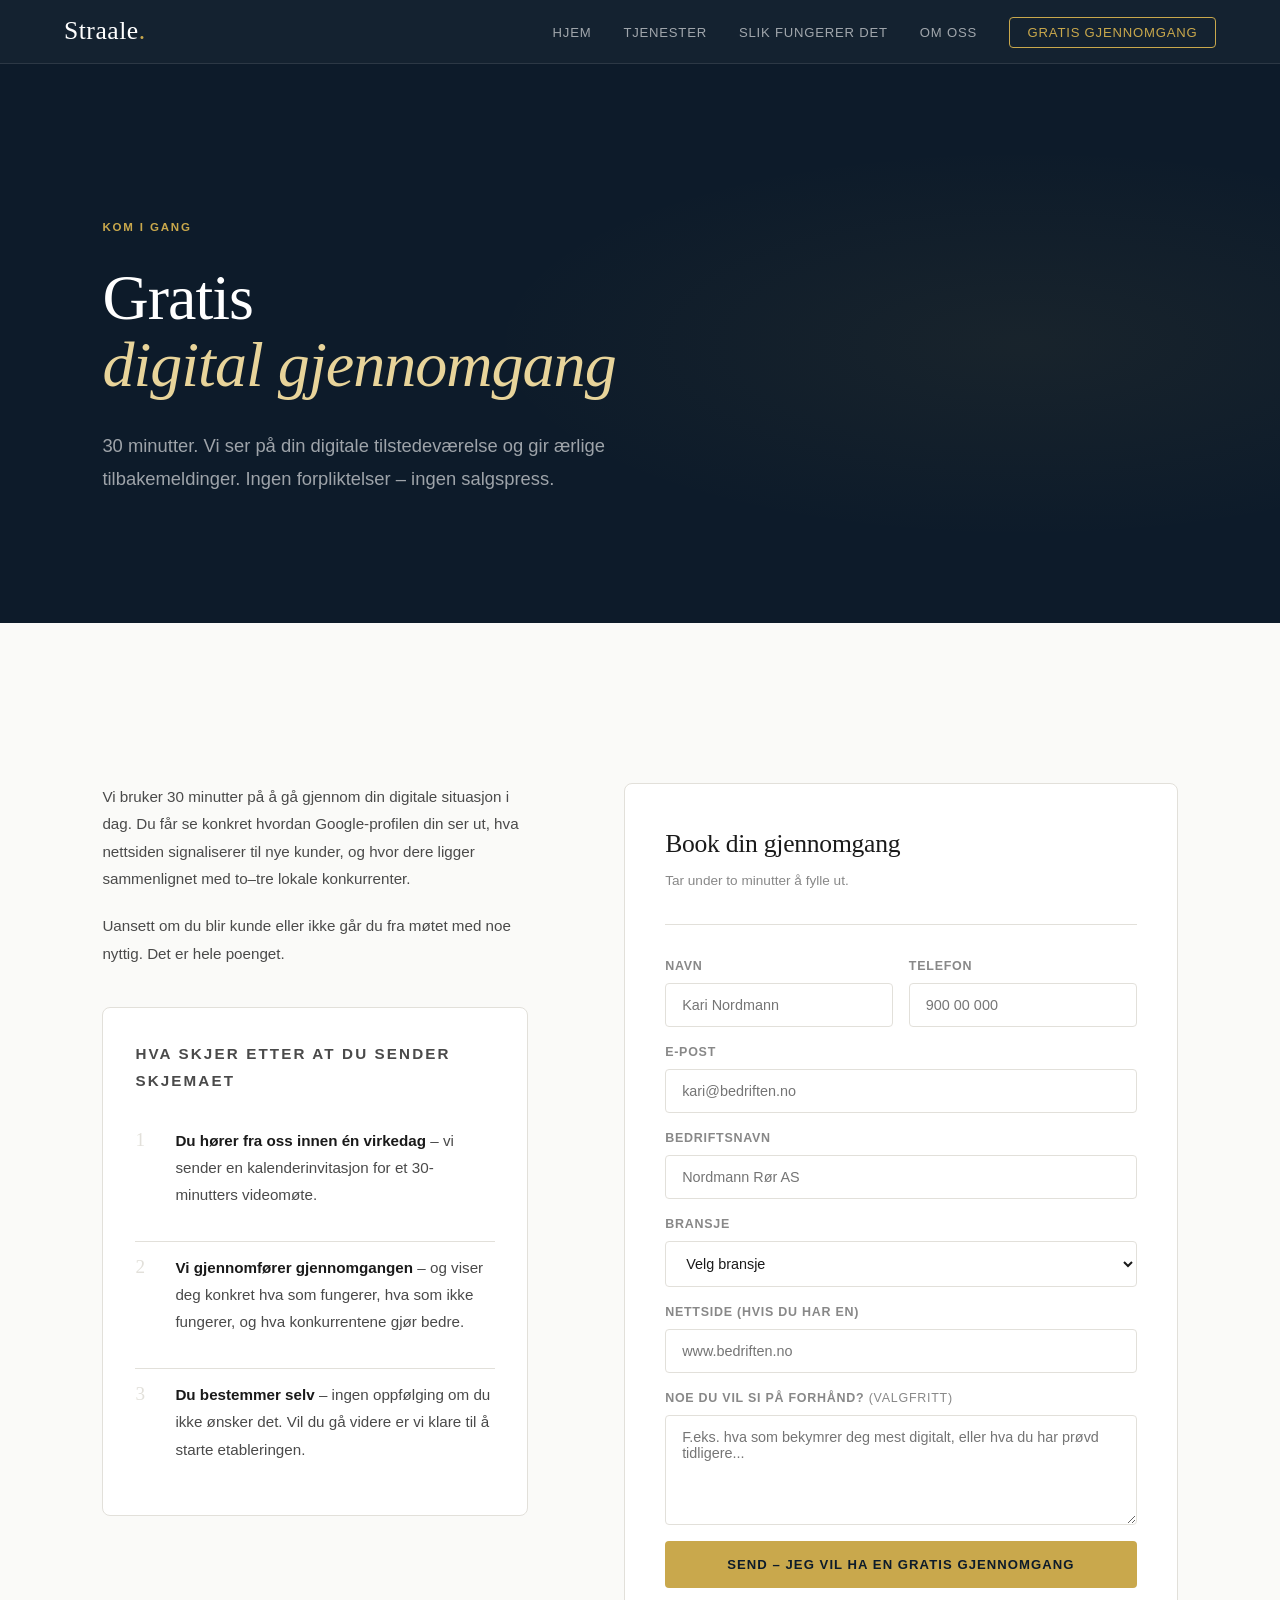
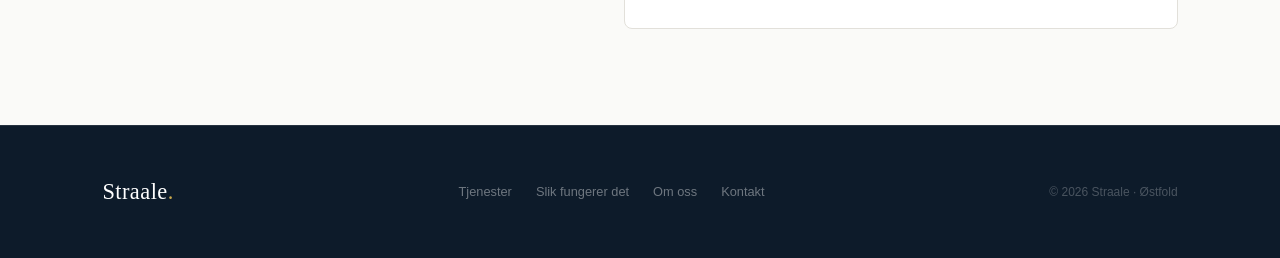
==== kontakt.html @ cacbc125 "Update kontakt.html" ====
<!DOCTYPE html>
<html lang="no">
<head>
  <meta charset="UTF-8" />
  <meta name="viewport" content="width=device-width, initial-scale=1.0" />
  <title>Kontakt – Straale</title>
  <link rel="preconnect" href="https://fonts.googleapis.com" />
  <link rel="preconnect" href="https://fonts.gstatic.com" crossorigin />
  <link rel="stylesheet" href="css/styles.css" />
</head>
<body class="page-body">

  <nav class="site-nav">
    <a class="nav-logo" href="index.html">Straale<span class="dot">.</span></a>
    <ul class="nav-links" id="navLinks">
      <li><a href="index.html">Hjem</a></li>
      <li><a href="tjenester.html">Tjenester</a></li>
      <li><a href="slik-fungerer-det.html">Slik fungerer det</a></li>
      <li><a href="om-oss.html">Om oss</a></li>
      <li><a href="kontakt.html" class="nav-cta active">Gratis gjennomgang</a></li>
    </ul>
    <button class="nav-hamburger" id="hamburger" aria-label="Meny">
      <span></span><span></span><span></span>
    </button>
  </nav>

  <div class="dark-hero" style="padding-bottom: 5rem;">
    <div class="hero-inner">
      <p class="hero-eyebrow">Kom i gang</p>
      <h1 class="hero-title" style="font-size: clamp(2.5rem, 5vw, 4.5rem);">Gratis<br><em>digital gjennomgang</em></h1>
      <p class="hero-sub">30 minutter. Vi ser på din digitale tilstedeværelse og gir ærlige tilbakemeldinger. Ingen forpliktelser – ingen salgspress.</p>
    </div>
  </div>

  <section class="light-section">
    <div class="light-section-inner">
      <div class="contact-layout">
        <div class="contact-left">
          <p>Vi bruker 30 minutter på å gå gjennom din digitale situasjon i dag. Du får se konkret hvordan Google-profilen din ser ut, hva nettsiden signaliserer til nye kunder, og hvor dere ligger sammenlignet med to–tre lokale konkurrenter.</p>
          <p>Uansett om du blir kunde eller ikke går du fra møtet med noe nyttig. Det er hele poenget.</p>

          <div class="what-happens">
            <p class="wh-title">Hva skjer etter at du sender skjemaet</p>
            <div class="wh-step">
              <span class="wh-step-num">1</span>
              <p class="wh-step-text"><strong>Du hører fra oss innen én virkedag</strong> – vi sender en kalenderinvitasjon for et 30-minutters videomøte.</p>
            </div>
            <div class="wh-step">
              <span class="wh-step-num">2</span>
              <p class="wh-step-text"><strong>Vi gjennomfører gjennomgangen</strong> – og viser deg konkret hva som fungerer, hva som ikke fungerer, og hva konkurrentene gjør bedre.</p>
            </div>
            <div class="wh-step">
              <span class="wh-step-num">3</span>
              <p class="wh-step-text"><strong>Du bestemmer selv</strong> – ingen oppfølging om du ikke ønsker det. Vil du gå videre er vi klare til å starte etableringen.</p>
            </div>
          </div>
        </div>

        <div class="form-card">
          <h2 class="form-card-title">Book din gjennomgang</h2>
          <p class="form-card-sub">Tar under to minutter å fylle ut.</p>

          <!-- Skjemaet bruker Netlify Forms. Innsendinger vises i Netlify under Forms,
               og du setter opp e-postvarsel der. Ingen tredjepartskonto trengs. -->
          <form id="contactForm" name="contact" method="POST" data-netlify="true" netlify-honeypot="bot-field" action="/">
            <input type="hidden" name="form-name" value="contact" />
            <p style="display:none">
              <label>Ikke fyll ut dette feltet: <input name="bot-field" /></label>
            </p>
            <div id="formArea">
              <div class="form-row">
                <div class="form-group">
                  <label for="name">Navn</label>
                  <input type="text" id="name" name="navn" placeholder="Kari Nordmann" required />
                </div>
                <div class="form-group">
                  <label for="phone">Telefon</label>
                  <input type="tel" id="phone" name="telefon" placeholder="900 00 000" />
                </div>
              </div>
              <div class="form-group">
                <label for="email">E-post</label>
                <input type="email" id="email" name="epost" placeholder="kari@bedriften.no" required />
              </div>
              <div class="form-group">
                <label for="business">Bedriftsnavn</label>
                <input type="text" id="business" name="bedrift" placeholder="Nordmann Rør AS" required />
              </div>
              <div class="form-group">
                <label for="industry">Bransje</label>
                <select id="industry" name="bransje">
                  <option value="" disabled selected>Velg bransje</option>
                  <option>Rørlegger / VVS</option>
                  <option>Elektriker</option>
                  <option>Bilverksted</option>
                  <option>Tannlege / Klinikk</option>
                  <option>Fysioterapeut / Kiropraktor</option>
                  <option>Dyreklinikk</option>
                  <option>Optiker</option>
                  <option>Regnskapsfører</option>
                  <option>Frisør / Skjønnhet</option>
                  <option>Treningsstudio</option>
                  <option>Annet</option>
                </select>
              </div>
              <div class="form-group">
                <label for="web">Nettside (hvis du har en)</label>
                <input type="text" id="web" name="nettside" placeholder="www.bedriften.no" />
              </div>
              <div class="form-group">
                <label for="msg">Noe du vil si på forhånd? <span style="font-weight:400; color:var(--ink-muted)">(valgfritt)</span></label>
                <textarea id="msg" name="melding" placeholder="F.eks. hva som bekymrer deg mest digitalt, eller hva du har prøvd tidligere..."></textarea>
              </div>
              <button class="btn-submit" type="submit">Send – jeg vil ha en gratis gjennomgang</button>
            </div>
          </form>

          <div class="success-state" id="successState">
            <div class="success-icon">✓</div>
            <h3 class="success-title">Takk, vi tar kontakt!</h3>
            <p class="success-body">Du hører fra oss innen én virkedag med en kalenderinvitasjon for din gratis gjennomgang.</p>
          </div>
        </div>
      </div>
    </div>
  </section>

  <footer class="site-footer">
    <div class="footer-inner">
      <a class="footer-logo" href="index.html">Straale<span class="dot">.</span></a>
      <nav class="footer-links">
        <a href="tjenester.html">Tjenester</a>
        <a href="slik-fungerer-det.html">Slik fungerer det</a>
        <a href="om-oss.html">Om oss</a>
        <a href="kontakt.html">Kontakt</a>
      </nav>
      <p class="footer-copy">© 2026 Straale · Østfold</p>
    </div>
  </footer>
  <script src="js/nav.js"></script>
  <script>
    const form = document.getElementById('contactForm');
    form.addEventListener('submit', async function (e) {
      e.preventDefault();
      const data = new URLSearchParams(new FormData(form));
      try {
        const response = await fetch('/', {
          method: 'POST',
          headers: { 'Content-Type': 'application/x-www-form-urlencoded' },
          body: data.toString()
        });
        if (response.ok) {
          document.getElementById('formArea').style.display = 'none';
          document.getElementById('successState').style.display = 'block';
        } else {
          alert('Noe gikk galt. Prøv igjen, eller ta kontakt direkte på e-post.');
        }
      } catch (error) {
        alert('Noe gikk galt. Prøv igjen, eller ta kontakt direkte på e-post.');
      }
    });
  </script>
</body>
</html>
---- css/styles.css ----
*, *::before, *::after { box-sizing: border-box; margin: 0; padding: 0; }

@import url('https://fonts.googleapis.com/css2?family=Fraunces:opsz,wght@9..144,340;9..144,400;9..144,500&family=Schibsted+Grotesk:wght@400;500;600;700&display=swap');

/* ══════════════════════════════════════════════════════════════
   TILPASNING FOR NY KUNDE
   Dette er stedet du endrer farger og fonter når du bygger en
   nettside for en ny kunde. Resten av filen trenger du normalt
   ikke røre.
   ══════════════════════════════════════════════════════════════ */
:root {
  /* Merkevarefarger — bytt disse fire for ny kunde */
  --brand-dark: #0d1b2a;      /* Hovedfarge, mørk (hero, nav, footer) */
  --brand-dark-soft: #162436; /* Litt lysere variant av hovedfargen */
  --brand-accent: #c9a84c;    /* Aksentfarge (knapper, ikoner, detaljer) */
  --brand-accent-light: #e8d49a; /* Lysere aksent (uthevet tekst i overskrifter) */

  /* Fonter — bytt disse to for ny kunde (må også byttes i @import over) */
  --font-heading: 'Fraunces', serif;
  --font-body: 'Schibsted Grotesk', sans-serif;

  /* Nøytrale farger — disse fungerer som regel med de fleste paletter,
     men kan justeres om ny kundes merkevare krever det */
  --paper: #fafaf8;
  --white: #ffffff;
  --ink: #1a1a1a;
  --ink-soft: #4a4a4a;
  --ink-muted: #888;
  --rule: #e2e0da;
  --rule-dark: rgba(255,255,255,0.1);
  --green: #1a6b3c;
}
/* ══════════════════════ SLUTT PÅ TILPASNING ══════════════════════ */

html { scroll-behavior: smooth; }

body {
  font-family: var(--font-body);
  background: var(--paper);
  color: var(--ink);
  font-size: 16px;
  line-height: 1.6;
  -webkit-font-smoothing: antialiased;
}

/* ─── NAV ─── */
.site-nav {
  position: fixed;
  top: 0; left: 0; right: 0;
  z-index: 200;
  height: 64px;
  display: flex;
  align-items: center;
  justify-content: space-between;
  padding: 0 clamp(1.5rem, 5vw, 4rem);
  background: color-mix(in srgb, var(--brand-dark) 97%, transparent);
  backdrop-filter: blur(12px);
  border-bottom: 1px solid var(--rule-dark);
}

.nav-logo {
  font-family: var(--font-heading);
  font-size: 1.6rem;
  font-weight: 500;
  color: var(--white);
  text-decoration: none;
  letter-spacing: 0.02em;
}
.nav-logo .dot { color: var(--brand-accent); }

.nav-links {
  display: flex;
  align-items: center;
  gap: 2rem;
  list-style: none;
}

.nav-links a {
  font-family: var(--font-body);
  font-size: 0.82rem;
  font-weight: 500;
  letter-spacing: 0.06em;
  text-transform: uppercase;
  color: rgba(255,255,255,0.6);
  text-decoration: none;
  transition: color 0.15s;
}
.nav-links a:hover,
.nav-links a.active { color: var(--white); }

.nav-cta {
  font-size: 0.82rem;
  font-weight: 600;
  letter-spacing: 0.06em;
  text-transform: uppercase;
  color: var(--brand-accent) !important;
  border: 1px solid var(--brand-accent);
  padding: 0.45rem 1.1rem;
  border-radius: 4px;
  transition: background 0.15s, color 0.15s !important;
}
.nav-cta:hover {
  background: var(--brand-accent) !important;
  color: var(--brand-dark) !important;
}

.nav-hamburger {
  display: none;
  flex-direction: column;
  gap: 5px;
  cursor: pointer;
  background: none;
  border: none;
  padding: 4px;
}
.nav-hamburger span {
  display: block;
  width: 22px;
  height: 1.5px;
  background: rgba(255,255,255,0.7);
  border-radius: 2px;
  transition: opacity 0.15s;
}

@media (max-width: 720px) {
  .nav-links { display: none; }
  .nav-hamburger { display: flex; }
  .nav-links.open {
    display: flex;
    flex-direction: column;
    position: fixed;
    top: 64px; left: 0; right: 0;
    background: var(--brand-dark);
    padding: 2rem;
    gap: 1.5rem;
    border-bottom: 1px solid var(--rule-dark);
  }
}

/* ─── PAGE SHELL ─── */
.page-body { padding-top: 64px; }

/* ─── DARK HERO BASE ─── */
.dark-hero {
  background: var(--brand-dark);
  color: var(--white);
  padding: clamp(5rem, 12vw, 10rem) clamp(1.5rem, 8vw, 8rem) clamp(4rem, 8vw, 7rem);
  position: relative;
  overflow: hidden;
}

.dark-hero::before {
  content: '';
  position: absolute;
  inset: 0;
  background: radial-gradient(ellipse 60% 50% at 80% 50%, color-mix(in srgb, var(--brand-accent) 6%, transparent) 0%, transparent 70%);
  pointer-events: none;
}

.hero-inner { max-width: 1100px; margin: 0 auto; position: relative; }

.hero-eyebrow {
  font-family: var(--font-body);
  font-size: 0.72rem;
  font-weight: 600;
  letter-spacing: 0.16em;
  text-transform: uppercase;
  color: var(--brand-accent);
  margin-bottom: 1.75rem;
}

.hero-title {
  font-family: var(--font-heading);
  font-weight: 340;
  font-size: clamp(2.7rem, 6.5vw, 5.5rem);
  line-height: 1.05;
  letter-spacing: -0.015em;
  color: var(--white);
  margin-bottom: 2rem;
}

.hero-title em {
  font-style: italic;
  color: var(--brand-accent-light);
}

.hero-sub {
  font-family: var(--font-body);
  font-size: clamp(1rem, 1.5vw, 1.15rem);
  color: rgba(255,255,255,0.6);
  max-width: 50ch;
  line-height: 1.75;
  margin-bottom: 3rem;
}

.hero-actions { display: flex; gap: 1rem; flex-wrap: wrap; align-items: center; }

.btn-gold {
  background: var(--brand-accent);
  color: var(--brand-dark);
  font-family: var(--font-body);
  font-size: 0.82rem;
  font-weight: 600;
  letter-spacing: 0.08em;
  text-transform: uppercase;
  padding: 0.9rem 2rem;
  border-radius: 4px;
  text-decoration: none;
  transition: opacity 0.15s, transform 0.12s;
  display: inline-block;
  border: none;
}
.btn-gold:hover { opacity: 0.88; transform: translateY(-1px); }

.btn-ghost-light {
  font-family: var(--font-body);
  color: rgba(255,255,255,0.5);
  font-size: 0.85rem;
  text-decoration: none;
  transition: color 0.15s;
}
.btn-ghost-light:hover { color: var(--white); }

/* ─── LIGHT SECTIONS ─── */
.light-section {
  padding: 6rem clamp(1.5rem, 8vw, 8rem);
}
.light-section-inner { max-width: 1100px; margin: 0 auto; }

.section-label {
  font-family: var(--font-body);
  font-size: 0.72rem;
  font-weight: 600;
  letter-spacing: 0.16em;
  text-transform: uppercase;
  color: var(--brand-accent);
  margin-bottom: 1rem;
}

.section-heading {
  font-family: var(--font-heading);
  font-weight: 340;
  font-size: clamp(2rem, 4vw, 3.3rem);
  line-height: 1.15;
  letter-spacing: -0.015em;
  color: var(--ink);
  margin-bottom: 1.25rem;
}

.section-body {
  font-family: var(--font-body);
  font-size: 1rem;
  color: var(--ink-soft);
  max-width: 55ch;
  line-height: 1.75;
}

hr.divider {
  border: none;
  border-top: 1px solid var(--rule);
  margin: 0 clamp(1.5rem, 8vw, 8rem);
}

/* ─── CARDS ─── */
.card {
  background: var(--white);
  border: 1px solid var(--rule);
  border-radius: 8px;
  padding: 2rem;
  transition: box-shadow 0.2s, transform 0.2s;
}
.card:hover {
  box-shadow: 0 8px 32px rgba(13,27,42,0.08);
  transform: translateY(-2px);
}

/* ─── GRID UTILITIES ─── */
.grid-2 { display: grid; grid-template-columns: 1fr 1fr; gap: 1.5rem; }
.grid-3 { display: grid; grid-template-columns: repeat(3,1fr); gap: 1.5rem; }

@media (max-width: 860px) { .grid-3 { grid-template-columns: 1fr 1fr; } }
@media (max-width: 600px) {
  .grid-2, .grid-3 { grid-template-columns: 1fr; }
}

/* ─── BUTTONS ─── */
.btn-primary-dark {
  background: var(--brand-dark);
  color: var(--white);
  font-family: var(--font-body);
  font-size: 0.82rem;
  font-weight: 600;
  letter-spacing: 0.06em;
  text-transform: uppercase;
  padding: 0.875rem 1.75rem;
  border-radius: 4px;
  text-decoration: none;
  display: inline-block;
  transition: background 0.15s, transform 0.12s;
}
.btn-primary-dark:hover { background: var(--brand-dark-soft); transform: translateY(-1px); }

.btn-outline-dark {
  border: 1px solid var(--ink);
  color: var(--ink);
  font-family: var(--font-body);
  font-size: 0.82rem;
  font-weight: 600;
  letter-spacing: 0.06em;
  text-transform: uppercase;
  padding: 0.875rem 1.75rem;
  border-radius: 4px;
  text-decoration: none;
  display: inline-block;
  transition: background 0.15s;
}
.btn-outline-dark:hover { background: rgba(13,27,42,0.05); }

/* ─── CTA BAND ─── */
.cta-band {
  background: var(--brand-dark);
  padding: 5rem clamp(1.5rem, 8vw, 8rem);
}
.cta-band-inner {
  max-width: 1100px;
  margin: 0 auto;
  display: flex;
  align-items: center;
  justify-content: space-between;
  gap: 2rem;
  flex-wrap: wrap;
}
.cta-band h2 {
  font-family: var(--font-heading);
  font-weight: 340;
  font-size: clamp(1.8rem, 3.5vw, 2.8rem);
  color: var(--white);
  letter-spacing: -0.015em;
  line-height: 1.2;
  margin-bottom: 0.5rem;
}
.cta-band p { font-family: var(--font-body); color: rgba(255,255,255,0.5); font-size: 0.95rem; }

/* ─── FOOTER ─── */
.site-footer {
  background: var(--brand-dark);
  border-top: 1px solid var(--rule-dark);
  padding: 3rem clamp(1.5rem, 8vw, 8rem);
}
.footer-inner {
  max-width: 1100px;
  margin: 0 auto;
  display: flex;
  align-items: center;
  justify-content: space-between;
  flex-wrap: wrap;
  gap: 1.5rem;
}
.footer-logo {
  font-family: var(--font-heading);
  font-size: 1.4rem;
  font-weight: 500;
  color: var(--white);
  text-decoration: none;
  letter-spacing: 0.02em;
}
.footer-logo .dot { color: var(--brand-accent); }
.footer-links { display: flex; gap: 1.5rem; flex-wrap: wrap; }
.footer-links a {
  font-family: var(--font-body);
  font-size: 0.8rem;
  color: rgba(255,255,255,0.4);
  text-decoration: none;
  transition: color 0.15s;
}
.footer-links a:hover { color: rgba(255,255,255,0.8); }
.footer-copy { font-family: var(--font-body); font-size: 0.75rem; color: rgba(255,255,255,0.25); }

/* ─── FORM ─── */
.form-group { display: flex; flex-direction: column; gap: 0.4rem; margin-bottom: 1rem; }
.form-group label { font-family: var(--font-body); font-size: 0.78rem; font-weight: 600; letter-spacing: 0.06em; text-transform: uppercase; color: var(--ink-muted); }
.form-group input,
.form-group select,
.form-group textarea {
  background: var(--white);
  border: 1px solid var(--rule);
  border-radius: 4px;
  padding: 0.8rem 1rem;
  font-size: 0.9rem;
  color: var(--ink);
  font-family: var(--font-body);
  outline: none;
  transition: border-color 0.15s, box-shadow 0.15s;
}
.form-group input:focus,
.form-group select:focus,
.form-group textarea:focus {
  border-color: var(--brand-accent);
  box-shadow: 0 0 0 3px color-mix(in srgb, var(--brand-accent) 12%, transparent);
}
.form-group textarea { resize: vertical; min-height: 110px; }
.form-row { display: grid; grid-template-columns: 1fr 1fr; gap: 1rem; }
@media (max-width: 500px) { .form-row { grid-template-columns: 1fr; } }

.btn-submit {
  background: var(--brand-accent);
  color: var(--brand-dark);
  border: none;
  border-radius: 4px;
  padding: 1rem 2rem;
  font-family: var(--font-body);
  font-size: 0.82rem;
  font-weight: 600;
  letter-spacing: 0.08em;
  text-transform: uppercase;
  cursor: pointer;
  transition: opacity 0.15s, transform 0.12s;
  width: 100%;
}
.btn-submit:hover { opacity: 0.88; transform: translateY(-1px); }

/* ─── STAT ROW ─── */
.stat-row {
  display: flex;
  gap: 3rem;
  flex-wrap: wrap;
  padding-top: 3rem;
  margin-top: 3rem;
  border-top: 1px solid var(--rule-dark);
}
.stat-num {
  font-family: var(--font-heading);
  font-size: 3rem;
  font-weight: 340;
  color: var(--white);
  line-height: 1;
  letter-spacing: -0.02em;
}
.stat-label { font-family: var(--font-body); font-size: 0.78rem; color: rgba(255,255,255,0.4); margin-top: 0.3rem; letter-spacing: 0.04em; }

/* ─── CHECK LIST ─── */
.check-list { list-style: none; display: flex; flex-direction: column; gap: 0.75rem; }
.check-list li { font-family: var(--font-body); display: flex; gap: 0.75rem; font-size: 0.9rem; color: var(--ink-soft); align-items: flex-start; }
.check-list li::before { content: '✓'; color: var(--green); font-weight: 700; flex-shrink: 0; margin-top: 1px; }

/* ═══ SIDE-SPESIFIKKE STILER ═══ */

/* Hjem: services strip */
.services-strip {
  display: grid;
  grid-template-columns: repeat(4, 1fr);
  border-top: 1px solid var(--rule-dark);
  margin-top: 4rem;
}
@media (max-width: 760px) { .services-strip { grid-template-columns: 1fr 1fr; } }
@media (max-width: 440px) { .services-strip { grid-template-columns: 1fr; } }

.strip-item {
  padding: 1.75rem 0;
  border-right: 1px solid var(--rule-dark);
  padding-right: 1.5rem;
  margin-right: 1.5rem;
}
.strip-item:last-child { border-right: none; }
.strip-item .strip-icon { font-size: 1.1rem; margin-bottom: 0.6rem; opacity: 0.7; }
.strip-item h3 { font-family: var(--font-body); font-size: 0.78rem; font-weight: 600; letter-spacing: 0.06em; text-transform: uppercase; color: rgba(255,255,255,0.5); margin-bottom: 0.3rem; }
.strip-item p { font-family: var(--font-body); font-size: 0.8rem; color: rgba(255,255,255,0.3); line-height: 1.5; }

.home-hero { min-height: 92vh; display: flex; flex-direction: column; justify-content: flex-end; }

.promise-grid {
  display: grid;
  grid-template-columns: 1fr 1fr;
  gap: 4rem;
  align-items: center;
  margin-top: 3rem;
}
@media (max-width: 700px) { .promise-grid { grid-template-columns: 1fr; gap: 2rem; } }

.promise-text p { font-family: var(--font-body); font-size: 1.05rem; color: var(--ink-soft); line-height: 1.8; margin-bottom: 1.5rem; }

.promise-visual {
  background: var(--brand-dark);
  border-radius: 8px;
  padding: 3rem 2.5rem;
  color: var(--white);
}
.promise-visual .pv-label {
  font-family: var(--font-body);
  font-size: 0.7rem;
  font-weight: 600;
  letter-spacing: 0.14em;
  text-transform: uppercase;
  color: var(--brand-accent);
  margin-bottom: 1.5rem;
}
.pv-row {
  display: flex;
  justify-content: space-between;
  align-items: baseline;
  padding: 0.9rem 0;
  border-bottom: 1px solid var(--rule-dark);
  font-family: var(--font-body);
  font-size: 0.9rem;
}
.pv-row:last-child { border-bottom: none; }
.pv-row .pv-item { color: rgba(255,255,255,0.55); }
.pv-row .pv-check { color: var(--brand-accent); font-weight: 600; }

.industries { background: var(--white); padding: 5rem clamp(1.5rem, 8vw, 8rem); }
.industries-inner { max-width: 1100px; margin: 0 auto; }
.industry-tags { display: flex; flex-wrap: wrap; gap: 0.75rem; margin-top: 2.5rem; }
.tag {
  font-family: var(--font-body);
  border: 1px solid var(--rule);
  border-radius: 100px;
  padding: 0.5rem 1.25rem;
  font-size: 0.85rem;
  color: var(--ink-soft);
  background: var(--paper);
  transition: border-color 0.15s, color 0.15s;
}
.tag:hover { border-color: var(--brand-accent); color: var(--ink); }

.price-preview { display: grid; grid-template-columns: 1fr 1fr; gap: 1.5rem; margin-top: 3rem; }
@media (max-width: 600px) { .price-preview { grid-template-columns: 1fr; } }

.price-card-sm { border: 1px solid var(--rule); border-radius: 8px; padding: 2rem; background: var(--white); }
.price-card-sm.gold-border { border-color: var(--brand-accent); }

.pc-label { font-family: var(--font-body); font-size: 0.7rem; font-weight: 600; letter-spacing: 0.12em; text-transform: uppercase; color: var(--ink-muted); margin-bottom: 0.75rem; }
.pc-amount {
  font-family: var(--font-heading);
  font-size: 2.8rem;
  font-weight: 340;
  color: var(--ink);
  letter-spacing: -0.02em;
  line-height: 1;
  margin-bottom: 0.3rem;
}
.pc-amount sub { font-size: 1rem; font-family: var(--font-body); font-weight: 400; color: var(--ink-muted); }
.pc-desc { font-family: var(--font-body); font-size: 0.82rem; color: var(--ink-muted); margin-bottom: 1.25rem; padding-bottom: 1.25rem; border-bottom: 1px solid var(--rule); }
.pc-link { font-family: var(--font-body); font-size: 0.82rem; font-weight: 600; color: var(--brand-dark); text-decoration: none; letter-spacing: 0.04em; }
.pc-link:hover { text-decoration: underline; }

/* Tjenester */
.page-hero { padding: clamp(5rem, 10vw, 8rem) clamp(1.5rem, 8vw, 8rem) 4rem; background: var(--brand-dark); }
.page-hero-inner { max-width: 1100px; margin: 0 auto; }

.service-block {
  display: grid;
  grid-template-columns: 1fr 1.6fr;
  gap: 4rem;
  align-items: start;
  padding: 5rem 0;
  border-bottom: 1px solid var(--rule);
}
.service-block:last-child { border-bottom: none; }
@media (max-width: 700px) { .service-block { grid-template-columns: 1fr; gap: 2rem; padding: 3rem 0; } }

.sb-icon { font-size: 2rem; margin-bottom: 1rem; }
.sb-tag { font-family: var(--font-body); font-size: 0.7rem; font-weight: 600; letter-spacing: 0.12em; text-transform: uppercase; color: var(--brand-accent); margin-bottom: 0.75rem; }
.sb-title {
  font-family: var(--font-heading);
  font-weight: 340;
  font-size: 2rem;
  letter-spacing: -0.015em;
  line-height: 1.15;
  color: var(--ink);
  margin-bottom: 0.75rem;
}
.sb-why { font-family: var(--font-body); font-size: 0.82rem; color: var(--ink-muted); font-style: italic; line-height: 1.5; }

.sb-content p { font-family: var(--font-body); font-size: 0.95rem; color: var(--ink-soft); line-height: 1.75; margin-bottom: 1.5rem; }
.sb-content h4 { font-family: var(--font-body); font-size: 0.78rem; font-weight: 600; letter-spacing: 0.08em; text-transform: uppercase; color: var(--ink-muted); margin-bottom: 0.75rem; }

.pricing-full { background: var(--brand-dark); border-radius: 8px; padding: 3rem; margin-top: 2rem; }
.pf-title { font-family: var(--font-body); font-size: 0.7rem; font-weight: 600; letter-spacing: 0.14em; text-transform: uppercase; color: var(--brand-accent); margin-bottom: 2rem; }
.pf-row { display: flex; justify-content: space-between; align-items: flex-start; padding: 1rem 0; border-bottom: 1px solid var(--rule-dark); gap: 1rem; }
.pf-row:last-child { border-bottom: none; padding-bottom: 0; }
.pf-name { font-family: var(--font-body); font-size: 0.9rem; color: rgba(255,255,255,0.75); flex: 1; }
.pf-included { font-family: var(--font-body); font-size: 0.85rem; color: var(--brand-accent); font-weight: 600; white-space: nowrap; }

.addon-box { border: 1px solid var(--rule); border-radius: 8px; padding: 2rem; background: var(--white); margin-top: 3rem; }
.addon-box h3 { font-family: var(--font-heading); font-size: 1.5rem; font-weight: 340; margin-bottom: 0.5rem; letter-spacing: -0.01em; }
.addon-box .addon-price { font-family: var(--font-body); font-size: 1.1rem; font-weight: 600; color: var(--ink); margin-bottom: 0.5rem; }
.addon-box p { font-family: var(--font-body); font-size: 0.875rem; color: var(--ink-soft); line-height: 1.65; }

/* Slik fungerer det */
.timeline { position: relative; margin-top: 4rem; padding-left: 2.5rem; border-left: 1px solid var(--rule); }
.tl-item { position: relative; padding-bottom: 3.5rem; }
.tl-item:last-child { padding-bottom: 0; }
.tl-dot { position: absolute; left: -2.5rem; top: 0; width: 10px; height: 10px; border-radius: 50%; background: var(--brand-accent); transform: translateX(-4.5px); margin-top: 6px; }
.tl-meta { font-family: var(--font-body); font-size: 0.72rem; font-weight: 600; letter-spacing: 0.12em; text-transform: uppercase; color: var(--brand-accent); margin-bottom: 0.5rem; }
.tl-title { font-family: var(--font-heading); font-size: 1.6rem; font-weight: 340; letter-spacing: -0.015em; color: var(--ink); margin-bottom: 0.75rem; }
.tl-body { font-family: var(--font-body); font-size: 0.9rem; color: var(--ink-soft); line-height: 1.75; max-width: 55ch; }

.two-col { display: grid; grid-template-columns: 1fr 1fr; gap: 5rem; align-items: start; }
@media (max-width: 720px) { .two-col { grid-template-columns: 1fr; gap: 2.5rem; } }

.rhythm-grid { display: grid; grid-template-columns: repeat(2, 1fr); gap: 1.25rem; margin-top: 3rem; }
@media (max-width: 560px) { .rhythm-grid { grid-template-columns: 1fr; } }

.rhythm-card { background: var(--white); border: 1px solid var(--rule); border-radius: 8px; padding: 1.75rem; }
.rc-freq { font-family: var(--font-body); font-size: 0.68rem; font-weight: 700; letter-spacing: 0.14em; text-transform: uppercase; color: var(--brand-accent); margin-bottom: 0.5rem; }
.rc-title { font-family: var(--font-body); font-size: 0.95rem; font-weight: 600; color: var(--ink); margin-bottom: 0.5rem; }
.rc-body { font-family: var(--font-body); font-size: 0.82rem; color: var(--ink-soft); line-height: 1.6; }

.faq-list { margin-top: 3rem; }
.faq-item { border-bottom: 1px solid var(--rule); padding: 1.5rem 0; }
.faq-q {
  font-family: var(--font-body);
  font-size: 0.95rem;
  font-weight: 600;
  color: var(--ink);
  cursor: pointer;
  display: flex;
  justify-content: space-between;
  align-items: center;
  gap: 1rem;
  user-select: none;
}
.faq-q .faq-icon { color: var(--brand-accent); font-size: 1.2rem; flex-shrink: 0; transition: transform 0.2s; }
.faq-item.open .faq-icon { transform: rotate(45deg); }
.faq-a {
  font-family: var(--font-body);
  font-size: 0.88rem;
  color: var(--ink-soft);
  line-height: 1.75;
  max-height: 0;
  overflow: hidden;
  transition: max-height 0.3s ease, padding 0.2s;
}
.faq-item.open .faq-a { max-height: 300px; padding-top: 1rem; }

/* Om oss */
.about-intro { display: grid; grid-template-columns: 1.1fr 1fr; gap: 5rem; align-items: start; margin-top: 3rem; }
@media (max-width: 720px) { .about-intro { grid-template-columns: 1fr; gap: 2.5rem; } }

.about-text p { font-family: var(--font-body); font-size: 1.05rem; color: var(--ink-soft); line-height: 1.85; margin-bottom: 1.5rem; }
.about-text p strong { color: var(--ink); font-weight: 600; }

.profile-card {
  background: var(--brand-dark);
  border-radius: 8px;
  padding: 2.5rem;
  position: sticky;
  top: 88px;
  color: var(--white);
}
.profile-avatar {
  width: 72px;
  height: 72px;
  border-radius: 50%;
  background: linear-gradient(135deg, var(--brand-dark-soft) 0%, var(--brand-dark) 100%);
  border: 2px solid color-mix(in srgb, var(--brand-accent) 40%, transparent);
  display: flex;
  align-items: center;
  justify-content: center;
  font-family: var(--font-heading);
  font-size: 1.8rem;
  color: var(--brand-accent-light);
  margin-bottom: 1.25rem;
  font-weight: 400;
}
.profile-name {
  font-family: var(--font-heading);
  font-size: 1.5rem;
  font-weight: 340;
  color: var(--white);
  letter-spacing: -0.01em;
  margin-bottom: 0.25rem;
}
.profile-role {
  font-family: var(--font-body);
  font-size: 0.75rem;
  font-weight: 600;
  letter-spacing: 0.1em;
  text-transform: uppercase;
  color: var(--brand-accent);
  margin-bottom: 1.5rem;
}
.profile-bio {
  font-family: var(--font-body);
  font-size: 0.875rem;
  color: rgba(255,255,255,0.55);
  line-height: 1.7;
  margin-bottom: 1.75rem;
  padding-bottom: 1.75rem;
  border-bottom: 1px solid var(--rule-dark);
}
.profile-tags { display: flex; flex-wrap: wrap; gap: 0.5rem; }
.profile-tag {
  font-family: var(--font-body);
  font-size: 0.72rem;
  font-weight: 600;
  letter-spacing: 0.06em;
  border: 1px solid color-mix(in srgb, var(--brand-accent) 30%, transparent);
  color: color-mix(in srgb, var(--brand-accent) 80%, white);
  padding: 0.3rem 0.75rem;
  border-radius: 100px;
}

.values-grid { display: grid; grid-template-columns: repeat(3, 1fr); gap: 1.5rem; margin-top: 3rem; }
@media (max-width: 760px) { .values-grid { grid-template-columns: 1fr 1fr; } }
@media (max-width: 500px) { .values-grid { grid-template-columns: 1fr; } }

.value-card { border: 1px solid var(--rule); border-radius: 8px; padding: 1.75rem; background: var(--white); }
.value-num { font-family: var(--font-heading); font-size: 2.5rem; font-weight: 340; color: var(--rule); line-height: 1; margin-bottom: 0.75rem; }
.value-title { font-family: var(--font-body); font-size: 0.9rem; font-weight: 600; color: var(--ink); margin-bottom: 0.5rem; }
.value-body { font-family: var(--font-body); font-size: 0.82rem; color: var(--ink-soft); line-height: 1.65; }

/* Kontakt */
.contact-layout { display: grid; grid-template-columns: 1fr 1.3fr; gap: 6rem; align-items: start; margin-top: 4rem; }
@media (max-width: 760px) { .contact-layout { grid-template-columns: 1fr; gap: 3rem; } }

.contact-left p { font-family: var(--font-body); font-size: 0.95rem; color: var(--ink-soft); line-height: 1.8; margin-bottom: 1.25rem; }

.what-happens { background: var(--white); border: 1px solid var(--rule); border-radius: 8px; padding: 2rem; margin-top: 2.5rem; }
.wh-title { font-family: var(--font-body); font-size: 0.7rem; font-weight: 700; letter-spacing: 0.14em; text-transform: uppercase; color: var(--brand-accent); margin-bottom: 1.25rem; }
.wh-step { display: flex; gap: 1rem; padding: 0.75rem 0; border-bottom: 1px solid var(--rule); align-items: flex-start; }
.wh-step:last-child { border-bottom: none; padding-bottom: 0; }
.wh-step-num { font-family: var(--font-heading); font-size: 1.2rem; color: var(--rule); min-width: 1.5rem; line-height: 1.2; margin-top: 1px; }
.wh-step-text { font-family: var(--font-body); font-size: 0.85rem; color: var(--ink-soft); line-height: 1.6; }
.wh-step-text strong { color: var(--ink); font-weight: 600; }

.form-card { background: var(--white); border: 1px solid var(--rule); border-radius: 8px; padding: 2.5rem; }
.form-card-title { font-family: var(--font-heading); font-size: 1.6rem; font-weight: 340; letter-spacing: -0.01em; color: var(--ink); margin-bottom: 0.35rem; }
.form-card-sub { font-family: var(--font-body); font-size: 0.85rem; color: var(--ink-muted); margin-bottom: 2rem; padding-bottom: 2rem; border-bottom: 1px solid var(--rule); }

.success-state { display: none; text-align: center; padding: 2rem 0; }
.success-icon { font-size: 3rem; margin-bottom: 1rem; }
.success-title { font-family: var(--font-heading); font-size: 1.8rem; font-weight: 340; color: var(--ink); margin-bottom: 0.5rem; }
.success-body { font-family: var(--font-body); font-size: 0.9rem; color: var(--ink-soft); line-height: 1.7; }

@media (prefers-reduced-motion: reduce) {
  *, *::before, *::after { transition: none !important; animation: none !important; }
}
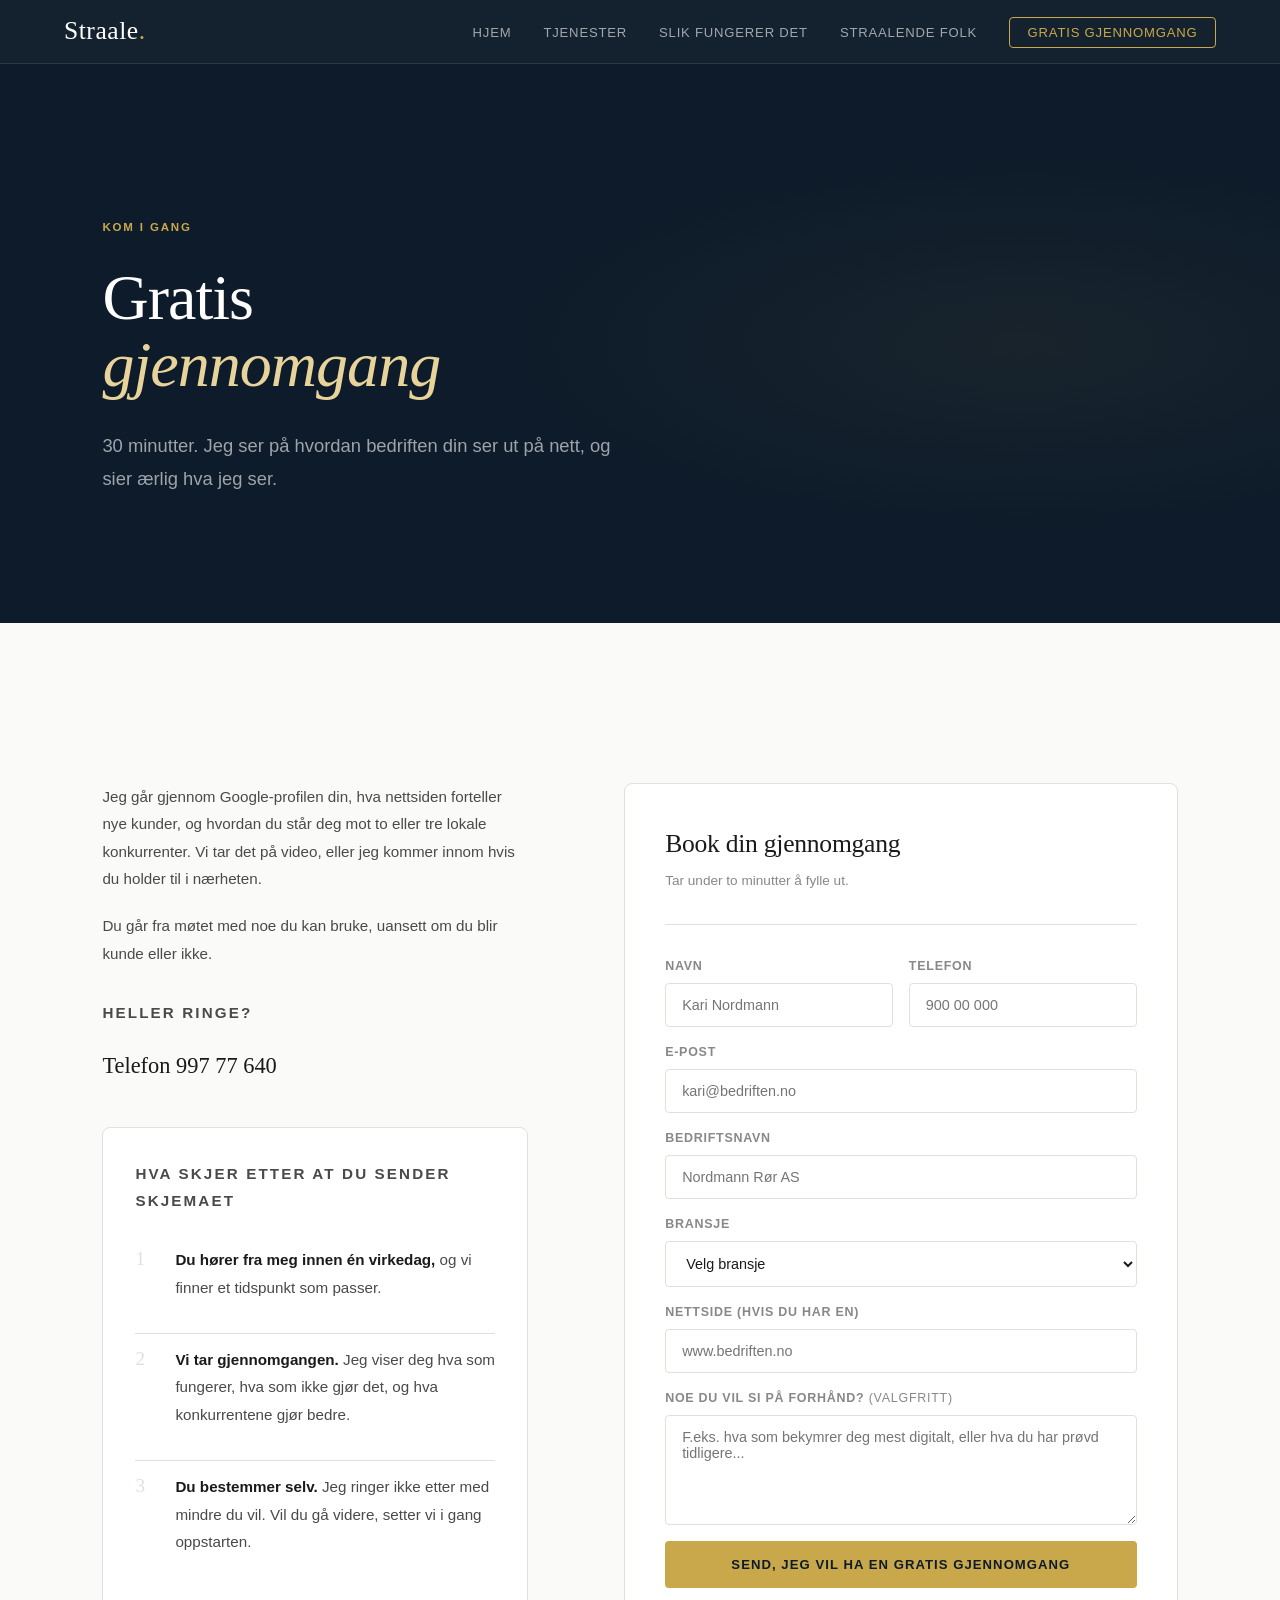
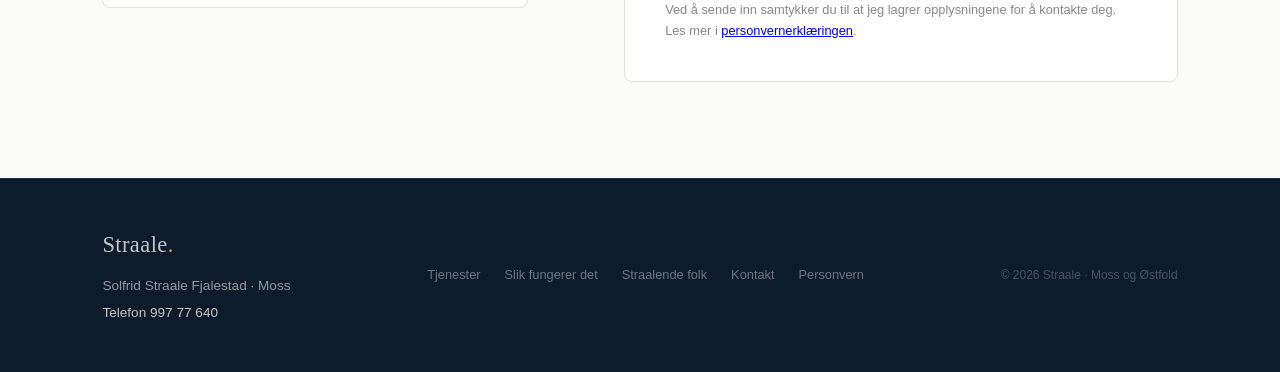
==== commit 72c2cf80: "Ny tekst på hele nettsiden - Jeg-form, ingen tankestreker, klisjeer fjernet - Priser og pakker tatt " ====
--- a/kontakt.html
+++ b/kontakt.html
@@ -3,7 +3,8 @@
 <head>
   <meta charset="UTF-8" />
   <meta name="viewport" content="width=device-width, initial-scale=1.0" />
-  <title>Kontakt – Straale</title>
+  <title>Gratis gjennomgang | Straale</title>
+  <meta name="description" content="30 minutter der jeg ser på Google-profilen, nettsiden og sosiale medier dine, og sier ærlig hva jeg ser. På video, eller jeg kommer innom." />
   <link rel="preconnect" href="https://fonts.googleapis.com" />
   <link rel="preconnect" href="https://fonts.gstatic.com" crossorigin />
   <link rel="stylesheet" href="css/styles.css" />
@@ -16,7 +17,7 @@
       <li><a href="index.html">Hjem</a></li>
       <li><a href="tjenester.html">Tjenester</a></li>
       <li><a href="slik-fungerer-det.html">Slik fungerer det</a></li>
-      <li><a href="om-oss.html">Om oss</a></li>
+      <li><a href="straalende-folk.html">Straalende folk</a></li>
       <li><a href="kontakt.html" class="nav-cta active">Gratis gjennomgang</a></li>
     </ul>
     <button class="nav-hamburger" id="hamburger" aria-label="Meny">
@@ -27,8 +28,8 @@
   <div class="dark-hero" style="padding-bottom: 5rem;">
     <div class="hero-inner">
       <p class="hero-eyebrow">Kom i gang</p>
-      <h1 class="hero-title" style="font-size: clamp(2.5rem, 5vw, 4.5rem);">Gratis<br><em>digital gjennomgang</em></h1>
-      <p class="hero-sub">30 minutter. Vi ser på din digitale tilstedeværelse og gir ærlige tilbakemeldinger. Ingen forpliktelser – ingen salgspress.</p>
+      <h1 class="hero-title" style="font-size: clamp(2.5rem, 5vw, 4.5rem);">Gratis<br><em>gjennomgang</em></h1>
+      <p class="hero-sub">30 minutter. Jeg ser på hvordan bedriften din ser ut på nett, og sier ærlig hva jeg ser.</p>
     </div>
   </div>
 
@@ -36,22 +37,28 @@
     <div class="light-section-inner">
       <div class="contact-layout">
         <div class="contact-left">
-          <p>Vi bruker 30 minutter på å gå gjennom din digitale situasjon i dag. Du får se konkret hvordan Google-profilen din ser ut, hva nettsiden signaliserer til nye kunder, og hvor dere ligger sammenlignet med to–tre lokale konkurrenter.</p>
-          <p>Uansett om du blir kunde eller ikke går du fra møtet med noe nyttig. Det er hele poenget.</p>
+          <p>Jeg går gjennom Google-profilen din, hva nettsiden forteller nye kunder, og hvordan du står deg mot to eller tre lokale konkurrenter. Vi tar det på video, eller jeg kommer innom hvis du holder til i nærheten.</p>
+          <p>Du går fra møtet med noe du kan bruke, uansett om du blir kunde eller ikke.</p>
+
+          <div class="contact-direct">
+            <p class="wh-title">Heller ringe?</p>
+            <p><a href="tel:+4799777640">Telefon 997 77 640</a></p>
+            <!-- Straale-e-post legges inn her når den er satt opp -->
+          </div>
 
           <div class="what-happens">
             <p class="wh-title">Hva skjer etter at du sender skjemaet</p>
             <div class="wh-step">
               <span class="wh-step-num">1</span>
-              <p class="wh-step-text"><strong>Du hører fra oss innen én virkedag</strong> – vi sender en kalenderinvitasjon for et 30-minutters videomøte.</p>
+              <p class="wh-step-text"><strong>Du hører fra meg innen én virkedag,</strong> og vi finner et tidspunkt som passer.</p>
             </div>
             <div class="wh-step">
               <span class="wh-step-num">2</span>
-              <p class="wh-step-text"><strong>Vi gjennomfører gjennomgangen</strong> – og viser deg konkret hva som fungerer, hva som ikke fungerer, og hva konkurrentene gjør bedre.</p>
+              <p class="wh-step-text"><strong>Vi tar gjennomgangen.</strong> Jeg viser deg hva som fungerer, hva som ikke gjør det, og hva konkurrentene gjør bedre.</p>
             </div>
             <div class="wh-step">
               <span class="wh-step-num">3</span>
-              <p class="wh-step-text"><strong>Du bestemmer selv</strong> – ingen oppfølging om du ikke ønsker det. Vil du gå videre er vi klare til å starte etableringen.</p>
+              <p class="wh-step-text"><strong>Du bestemmer selv.</strong> Jeg ringer ikke etter med mindre du vil. Vil du gå videre, setter vi i gang oppstarten.</p>
             </div>
           </div>
         </div>
@@ -111,14 +118,15 @@
                 <label for="msg">Noe du vil si på forhånd? <span style="font-weight:400; color:var(--ink-muted)">(valgfritt)</span></label>
                 <textarea id="msg" name="melding" placeholder="F.eks. hva som bekymrer deg mest digitalt, eller hva du har prøvd tidligere..."></textarea>
               </div>
-              <button class="btn-submit" type="submit">Send – jeg vil ha en gratis gjennomgang</button>
+              <button class="btn-submit" type="submit">Send, jeg vil ha en gratis gjennomgang</button>
+              <p class="form-consent" style="font-size:0.8rem; color:var(--ink-muted); margin-top:0.75rem;">Ved å sende inn samtykker du til at jeg lagrer opplysningene for å kontakte deg. Les mer i <a href="personvern.html">personvernerklæringen</a>.</p>
             </div>
           </form>
 
           <div class="success-state" id="successState">
             <div class="success-icon">✓</div>
-            <h3 class="success-title">Takk, vi tar kontakt!</h3>
-            <p class="success-body">Du hører fra oss innen én virkedag med en kalenderinvitasjon for din gratis gjennomgang.</p>
+            <h3 class="success-title">Takk, jeg tar kontakt!</h3>
+            <p class="success-body">Du hører fra meg innen én virkedag, så finner vi et tidspunkt for gjennomgangen.</p>
           </div>
         </div>
       </div>
@@ -127,14 +135,20 @@
 
   <footer class="site-footer">
     <div class="footer-inner">
-      <a class="footer-logo" href="index.html">Straale<span class="dot">.</span></a>
+      <div class="footer-contact">
+        <a class="footer-logo" href="index.html">Straale<span class="dot">.</span></a>
+        <p>Solfrid Straale Fjalestad · Moss</p>
+        <p><a href="tel:+4799777640">Telefon 997 77 640</a></p>
+        <!-- Straale-e-post legges inn her når den er satt opp -->
+      </div>
       <nav class="footer-links">
         <a href="tjenester.html">Tjenester</a>
         <a href="slik-fungerer-det.html">Slik fungerer det</a>
-        <a href="om-oss.html">Om oss</a>
+        <a href="straalende-folk.html">Straalende folk</a>
         <a href="kontakt.html">Kontakt</a>
+        <a href="personvern.html">Personvern</a>
       </nav>
-      <p class="footer-copy">© 2026 Straale · Østfold</p>
+      <p class="footer-copy">© 2026 Straale · Moss og Østfold</p>
     </div>
   </footer>
   <script src="js/nav.js"></script>
@@ -153,10 +167,10 @@
           document.getElementById('formArea').style.display = 'none';
           document.getElementById('successState').style.display = 'block';
         } else {
-          alert('Noe gikk galt. Prøv igjen, eller ta kontakt direkte på e-post.');
+          alert('Noe gikk galt. Prøv igjen, eller ring meg på 997 77 640.');
         }
       } catch (error) {
-        alert('Noe gikk galt. Prøv igjen, eller ta kontakt direkte på e-post.');
+        alert('Noe gikk galt. Prøv igjen, eller ring meg på 997 77 640.');
       }
     });
   </script>
--- a/css/styles.css
+++ b/css/styles.css
@@ -254,6 +254,32 @@
   max-width: 55ch;
   line-height: 1.75;
 }
+.section-body + .section-body { margin-top: 1.25rem; }
+
+.why-grid {
+  display: grid;
+  grid-template-columns: 1.1fr 0.9fr;
+  gap: 3rem;
+  align-items: center;
+  margin-top: 1.5rem;
+}
+@media (max-width: 700px) { .why-grid { grid-template-columns: 1fr; gap: 1.75rem; } }
+
+.why-image {
+  background: var(--brand-dark);
+  border-radius: 8px;
+  overflow: hidden;
+  display: flex;
+  justify-content: center;
+}
+.why-image img {
+  width: 100%;
+  height: 100%;
+  max-height: 420px;
+  object-fit: contain;
+  display: block;
+}
+@media (max-width: 700px) { .why-image img { max-height: 320px; } }
 
 hr.divider {
   border: none;
@@ -543,6 +569,28 @@
 .pc-link { font-family: var(--font-body); font-size: 0.82rem; font-weight: 600; color: var(--brand-dark); text-decoration: none; letter-spacing: 0.04em; }
 .pc-link:hover { text-decoration: underline; }
 
+.price-etablering {
+  border: 1px solid var(--rule);
+  border-radius: 8px;
+  padding: 1.75rem 2rem;
+  background: var(--white);
+  margin-top: 3rem;
+  display: flex;
+  align-items: baseline;
+  gap: 1.5rem;
+  flex-wrap: wrap;
+}
+.price-etablering .pc-amount { font-size: 1.8rem; }
+@media (max-width: 600px) { .price-etablering { flex-direction: column; align-items: flex-start; gap: 0.5rem; } }
+
+.package-grid { display: grid; grid-template-columns: 1fr 1fr; gap: 1.5rem; margin-top: 1.5rem; }
+@media (max-width: 600px) { .package-grid { grid-template-columns: 1fr; } }
+
+.package-card { border: 1px solid var(--rule); border-radius: 8px; padding: 2rem; background: var(--white); }
+.package-card.gold-border { border-color: var(--brand-accent); }
+.package-pitch { font-family: var(--font-body); font-size: 0.95rem; color: var(--ink); font-weight: 500; margin: 1rem 0 1rem; }
+.package-leveranse { font-family: var(--font-body); font-size: 0.85rem; color: var(--ink-soft); line-height: 1.7; margin-bottom: 1.5rem; padding-bottom: 1.5rem; border-bottom: 1px solid var(--rule); }
+
 /* Tjenester */
 .page-hero { padding: clamp(5rem, 10vw, 8rem) clamp(1.5rem, 8vw, 8rem) 4rem; background: var(--brand-dark); }
 .page-hero-inner { max-width: 1100px; margin: 0 auto; }
@@ -736,3 +784,29 @@
 @media (prefers-reduced-motion: reduce) {
   *, *::before, *::after { transition: none !important; animation: none !important; }
 }
+
+/* ─── KONTAKTINFO I FOOTER ─── */
+.footer-contact { display: flex; flex-direction: column; gap: 0.35rem; }
+.footer-contact p { font-family: var(--font-body); font-size: 0.85rem; color: rgba(255,255,255,0.55); }
+.footer-contact a { color: rgba(255,255,255,0.75); text-decoration: none; }
+.footer-contact a:hover { color: var(--brand-accent-light); }
+.footer-contact .footer-logo { margin-bottom: 0.4rem; }
+
+/* ─── PROFILBILDE ─── */
+.profile-photo {
+  display: block;
+  width: 100%;
+  height: auto;
+  border-radius: 6px;
+  margin-bottom: 1.5rem;
+}
+
+/* ─── DIREKTE KONTAKT PÅ KONTAKTSIDEN ─── */
+.contact-direct { margin: 2rem 0; }
+.contact-direct a {
+  font-family: var(--font-heading);
+  font-size: 1.4rem;
+  color: var(--ink);
+  text-decoration: none;
+}
+.contact-direct a:hover { color: var(--brand-accent); }
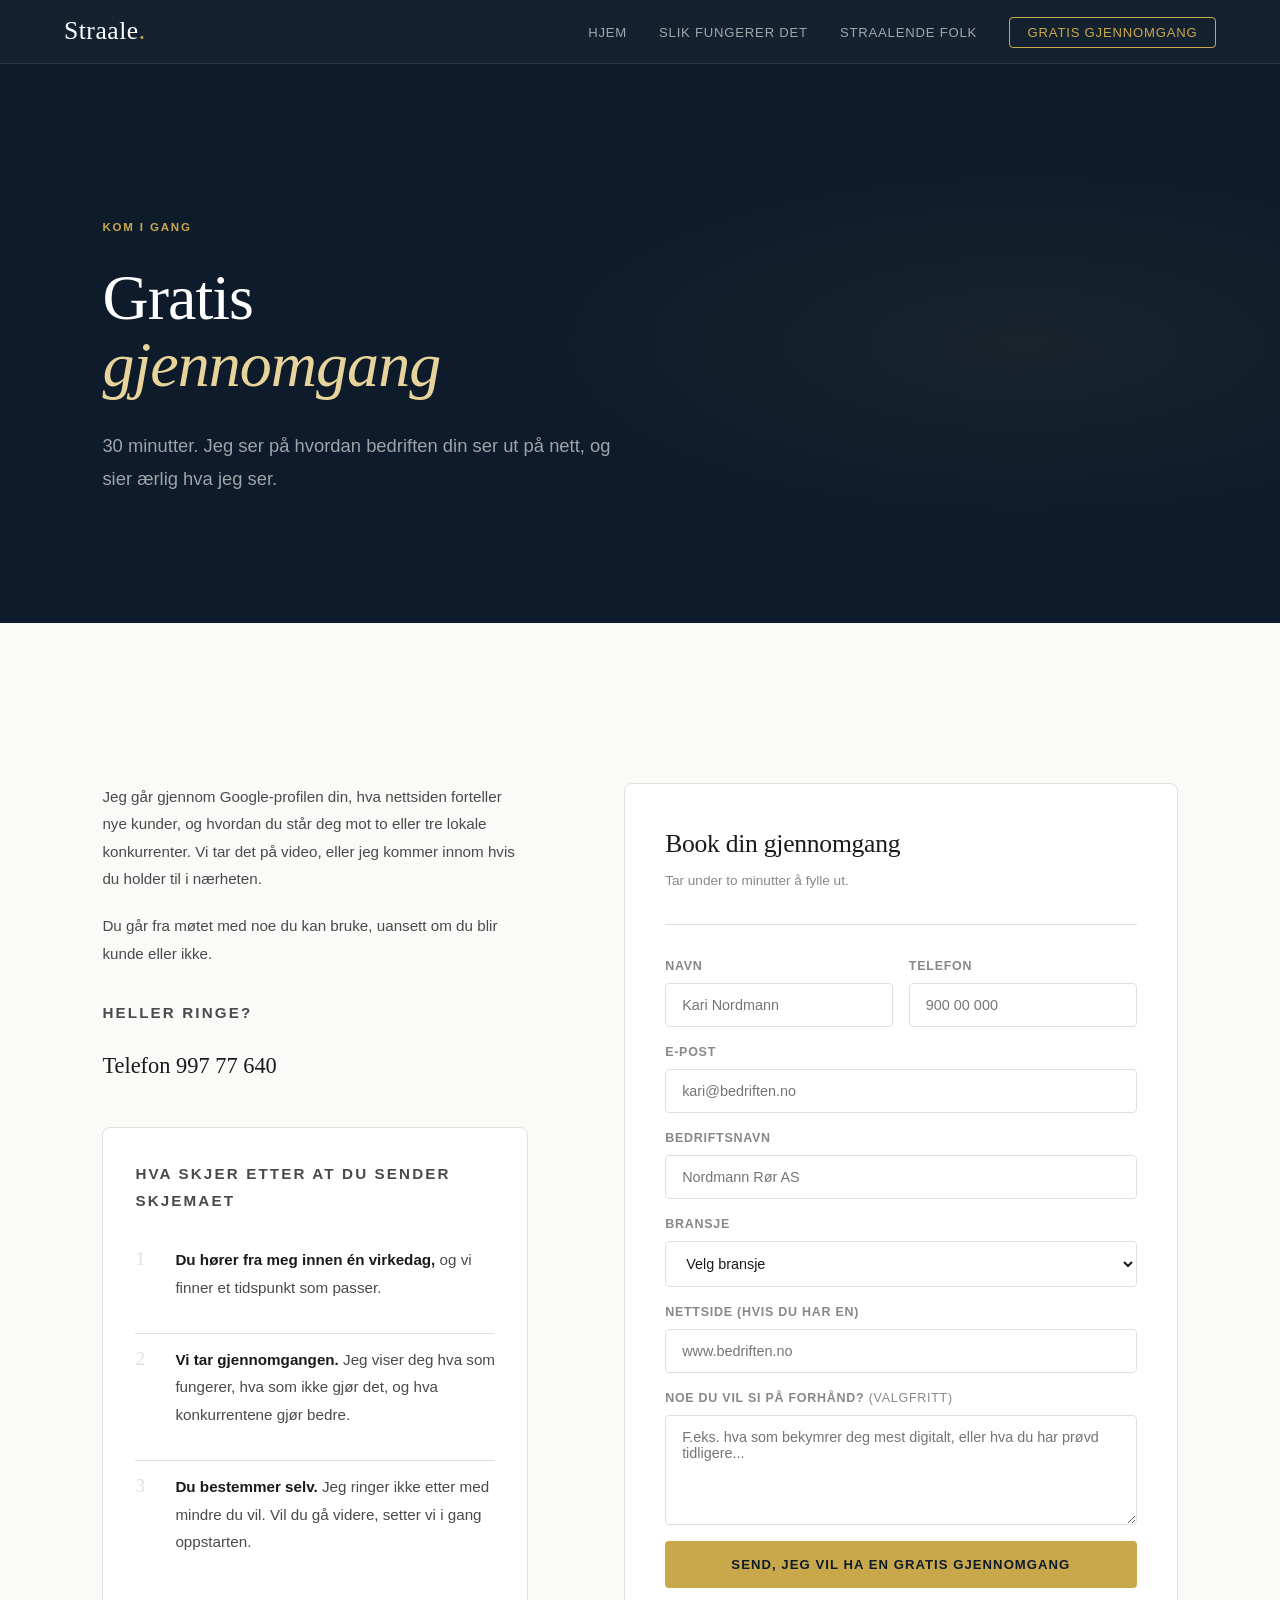
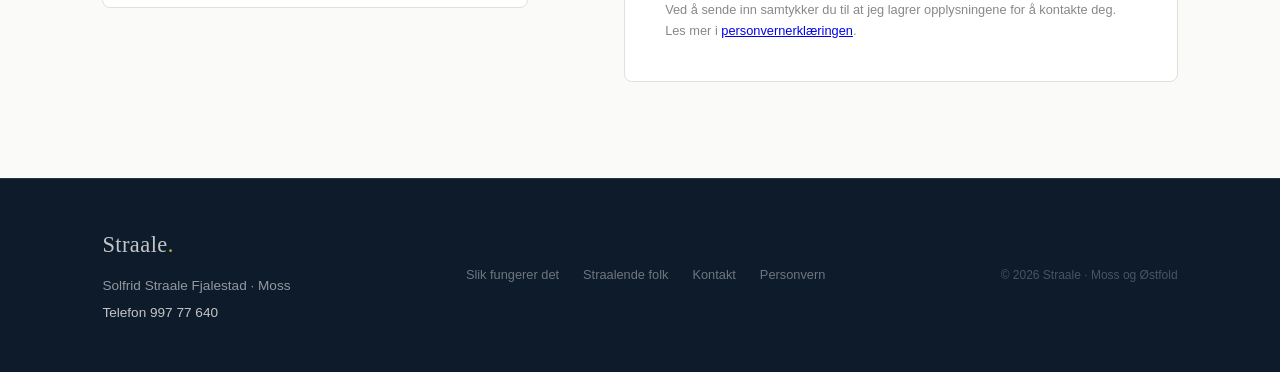
==== commit 9d8c4892: "Forside: priser fra Notion, Tjenester-siden fjernet - Tjenester-siden fjernet fra meny og footer, /t" ====
--- a/kontakt.html
+++ b/kontakt.html
@@ -15,7 +15,6 @@
     <a class="nav-logo" href="index.html">Straale<span class="dot">.</span></a>
     <ul class="nav-links" id="navLinks">
       <li><a href="index.html">Hjem</a></li>
-      <li><a href="tjenester.html">Tjenester</a></li>
       <li><a href="slik-fungerer-det.html">Slik fungerer det</a></li>
       <li><a href="straalende-folk.html">Straalende folk</a></li>
       <li><a href="kontakt.html" class="nav-cta active">Gratis gjennomgang</a></li>
@@ -142,7 +141,6 @@
         <!-- Straale-e-post legges inn her når den er satt opp -->
       </div>
       <nav class="footer-links">
-        <a href="tjenester.html">Tjenester</a>
         <a href="slik-fungerer-det.html">Slik fungerer det</a>
         <a href="straalende-folk.html">Straalende folk</a>
         <a href="kontakt.html">Kontakt</a>
--- a/css/styles.css
+++ b/css/styles.css
@@ -810,3 +810,8 @@
   text-decoration: none;
 }
 .contact-direct a:hover { color: var(--brand-accent); }
+
+/* ─── FORSIDE: én kolonne i "Hva jeg gjør", tre pakker ─── */
+.promise-single { grid-template-columns: 1fr; max-width: 720px; }
+.package-grid-3 { grid-template-columns: repeat(3, 1fr); }
+@media (max-width: 900px) { .package-grid-3 { grid-template-columns: 1fr; } }
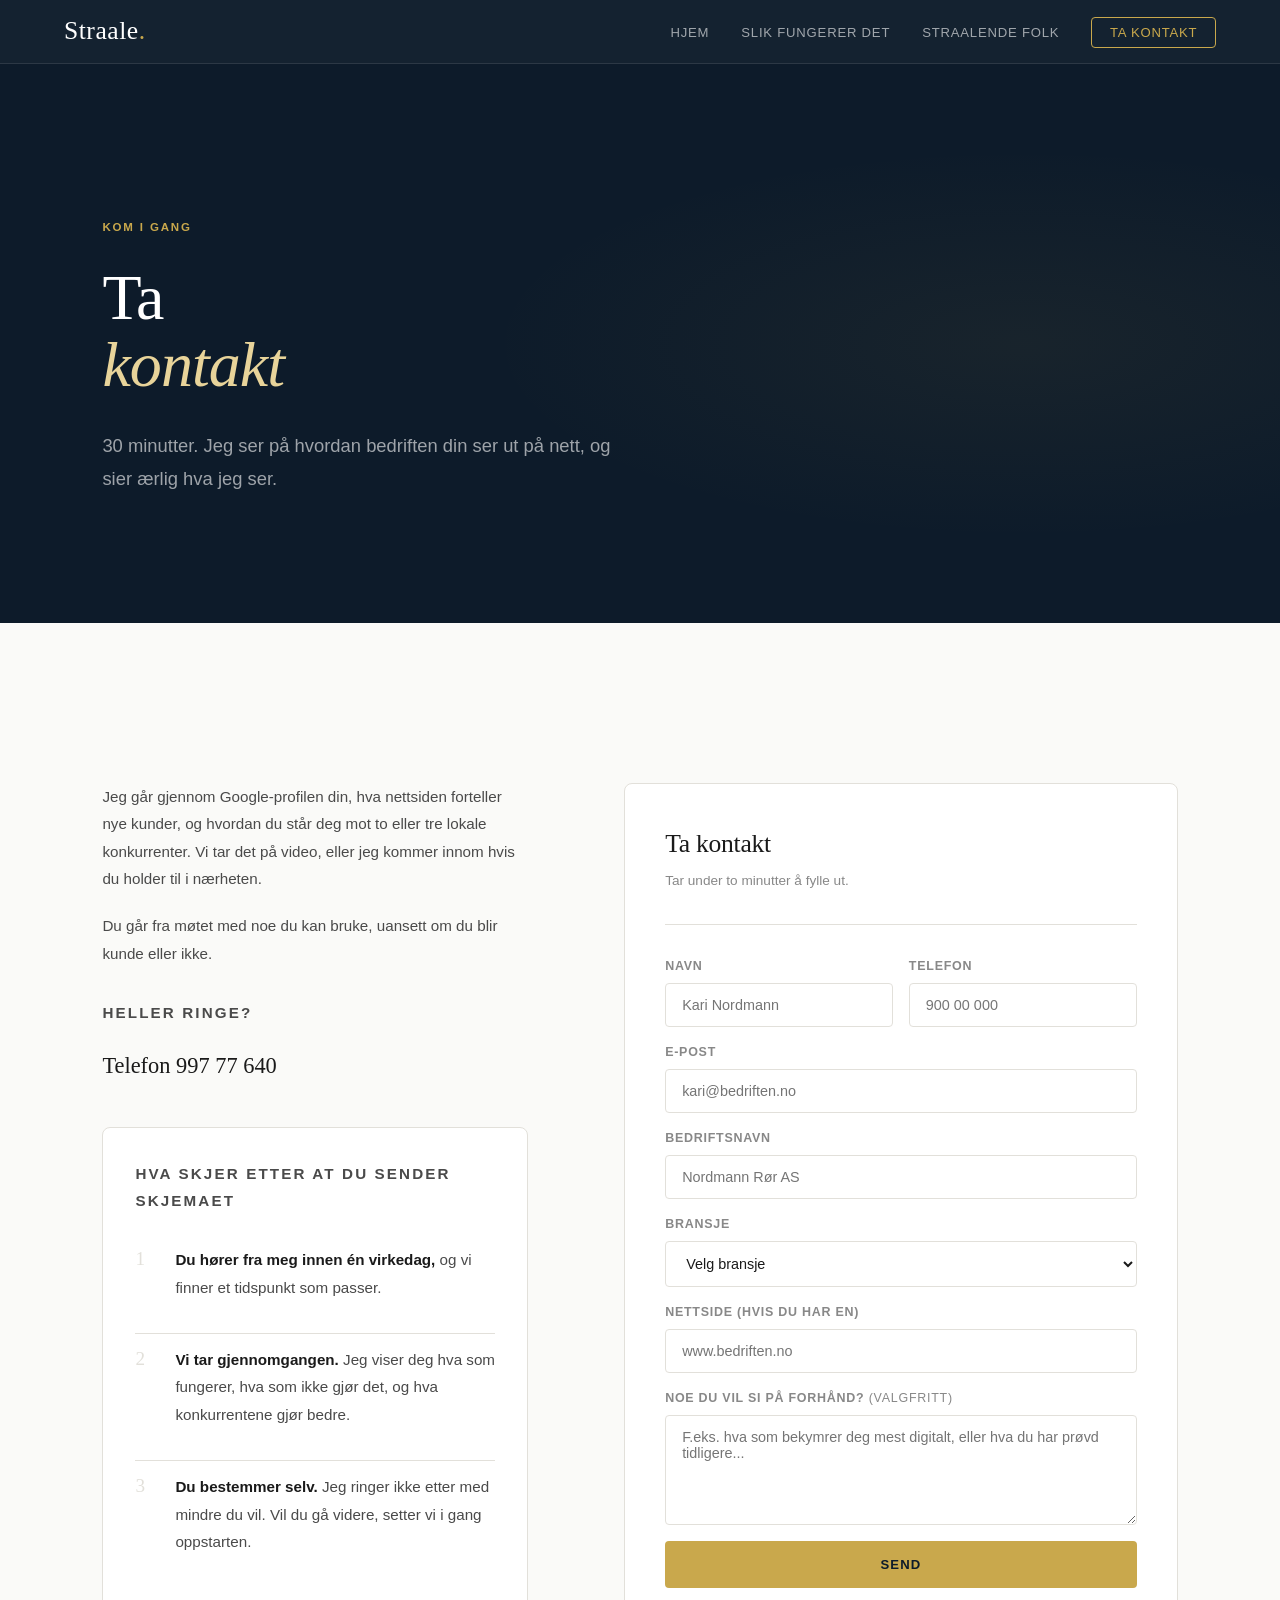
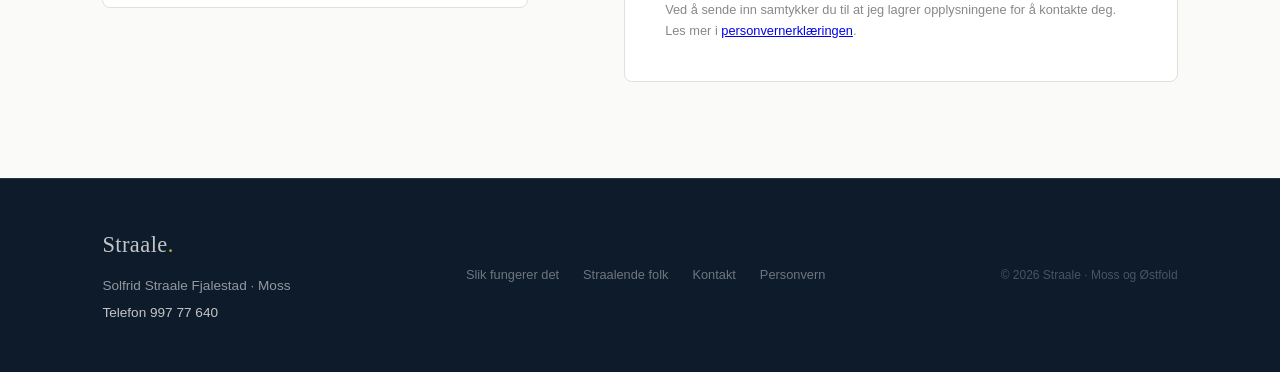
==== commit 74e67752: "pris pris" ====
--- a/kontakt.html
+++ b/kontakt.html
@@ -3,7 +3,7 @@
 <head>
   <meta charset="UTF-8" />
   <meta name="viewport" content="width=device-width, initial-scale=1.0" />
-  <title>Gratis gjennomgang | Straale</title>
+  <title>Ta kontakt | Straale</title>
   <meta name="description" content="30 minutter der jeg ser på Google-profilen, nettsiden og sosiale medier dine, og sier ærlig hva jeg ser. På video, eller jeg kommer innom." />
   <link rel="preconnect" href="https://fonts.googleapis.com" />
   <link rel="preconnect" href="https://fonts.gstatic.com" crossorigin />
@@ -17,7 +17,7 @@
       <li><a href="index.html">Hjem</a></li>
       <li><a href="slik-fungerer-det.html">Slik fungerer det</a></li>
       <li><a href="straalende-folk.html">Straalende folk</a></li>
-      <li><a href="kontakt.html" class="nav-cta active">Gratis gjennomgang</a></li>
+      <li><a href="kontakt.html" class="nav-cta active">Ta kontakt</a></li>
     </ul>
     <button class="nav-hamburger" id="hamburger" aria-label="Meny">
       <span></span><span></span><span></span>
@@ -27,7 +27,7 @@
   <div class="dark-hero" style="padding-bottom: 5rem;">
     <div class="hero-inner">
       <p class="hero-eyebrow">Kom i gang</p>
-      <h1 class="hero-title" style="font-size: clamp(2.5rem, 5vw, 4.5rem);">Gratis<br><em>gjennomgang</em></h1>
+      <h1 class="hero-title" style="font-size: clamp(2.5rem, 5vw, 4.5rem);">Ta<br><em>kontakt</em></h1>
       <p class="hero-sub">30 minutter. Jeg ser på hvordan bedriften din ser ut på nett, og sier ærlig hva jeg ser.</p>
     </div>
   </div>
@@ -63,7 +63,7 @@
         </div>
 
         <div class="form-card">
-          <h2 class="form-card-title">Book din gjennomgang</h2>
+          <h2 class="form-card-title">Ta kontakt</h2>
           <p class="form-card-sub">Tar under to minutter å fylle ut.</p>
 
           <!-- Skjemaet bruker Netlify Forms. Innsendinger vises i Netlify under Forms,
@@ -117,7 +117,7 @@
                 <label for="msg">Noe du vil si på forhånd? <span style="font-weight:400; color:var(--ink-muted)">(valgfritt)</span></label>
                 <textarea id="msg" name="melding" placeholder="F.eks. hva som bekymrer deg mest digitalt, eller hva du har prøvd tidligere..."></textarea>
               </div>
-              <button class="btn-submit" type="submit">Send, jeg vil ha en gratis gjennomgang</button>
+              <button class="btn-submit" type="submit">Send</button>
               <p class="form-consent" style="font-size:0.8rem; color:var(--ink-muted); margin-top:0.75rem;">Ved å sende inn samtykker du til at jeg lagrer opplysningene for å kontakte deg. Les mer i <a href="personvern.html">personvernerklæringen</a>.</p>
             </div>
           </form>
--- a/css/styles.css
+++ b/css/styles.css
@@ -266,20 +266,19 @@
 @media (max-width: 700px) { .why-grid { grid-template-columns: 1fr; gap: 1.75rem; } }
 
 .why-image {
-  background: var(--brand-dark);
-  border-radius: 8px;
+  border-radius: 12px;
   overflow: hidden;
-  display: flex;
-  justify-content: center;
+  aspect-ratio: 4 / 5;
+  box-shadow: 0 8px 24px rgba(13, 27, 42, 0.1);
 }
 .why-image img {
   width: 100%;
   height: 100%;
-  max-height: 420px;
-  object-fit: contain;
+  object-fit: cover;
+  object-position: top center;
   display: block;
 }
-@media (max-width: 700px) { .why-image img { max-height: 320px; } }
+@media (max-width: 700px) { .why-image { aspect-ratio: 3 / 2; } }
 
 hr.divider {
   border: none;
@@ -815,3 +814,11 @@
 .promise-single { grid-template-columns: 1fr; max-width: 720px; }
 .package-grid-3 { grid-template-columns: repeat(3, 1fr); }
 @media (max-width: 900px) { .package-grid-3 { grid-template-columns: 1fr; } }
+
+/* Pakkeikoner */
+.sr-only { position: absolute; width: 1px; height: 1px; padding: 0; margin: -1px; overflow: hidden; clip: rect(0,0,0,0); white-space: nowrap; border: 0; }
+.pc-features { list-style: none; display: grid; grid-template-columns: 1fr 1fr; gap: 0.75rem 0.5rem; margin: 0 0 1.5rem; padding: 0 0 1.5rem; border-bottom: 1px solid var(--rule); }
+.pc-features li { display: flex; align-items: center; gap: 0.6rem; font-family: var(--font-body); font-size: 0.82rem; color: var(--ink); }
+.pc-features svg { width: 34px; height: 34px; flex: none; padding: 6px; border-radius: 8px; border: 1px solid var(--brand-accent); background: rgba(201,168,76,0.12); color: var(--brand-dark); fill: none; stroke: currentColor; stroke-width: 1.6; stroke-linecap: round; stroke-linejoin: round; }
+.pc-features .pf-off { color: var(--ink-soft); text-decoration: line-through; }
+.pc-features .pf-off svg { border: 1px dashed #b5b2a8; background: none; color: #767676; }
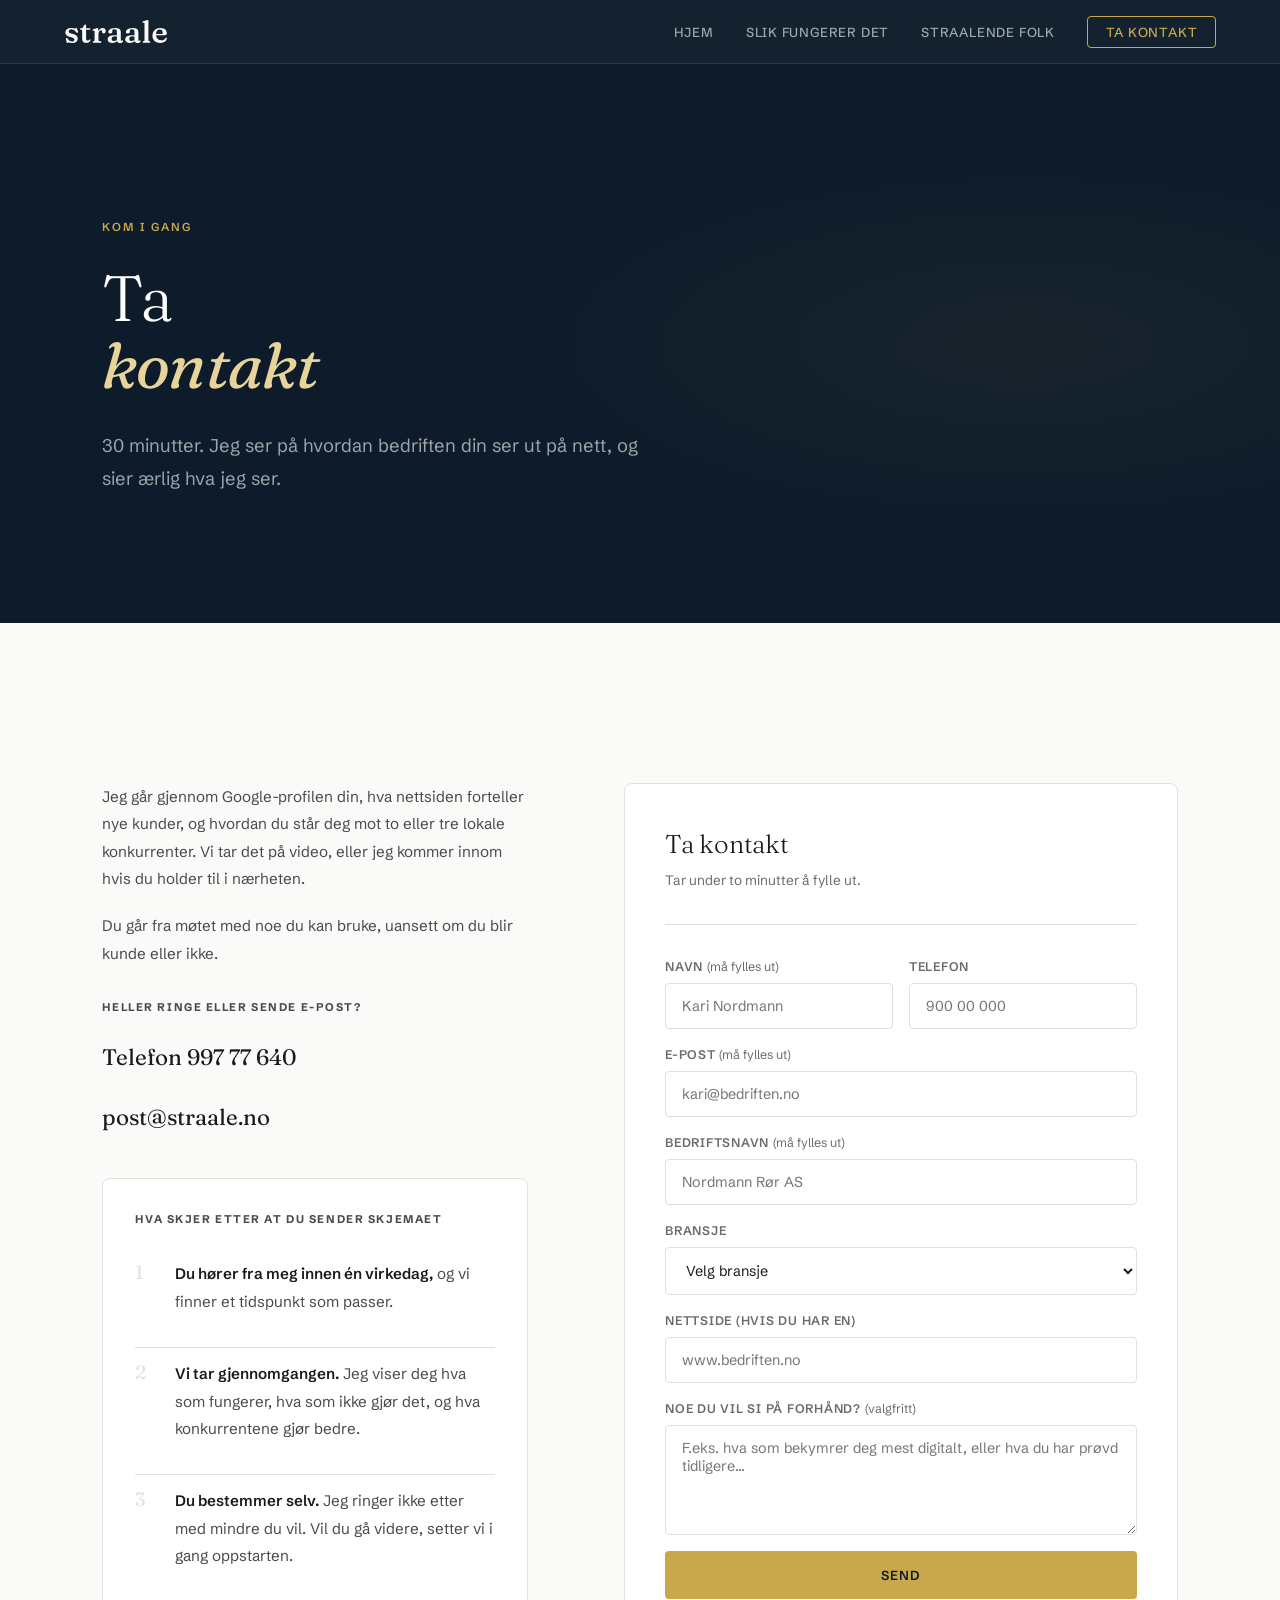
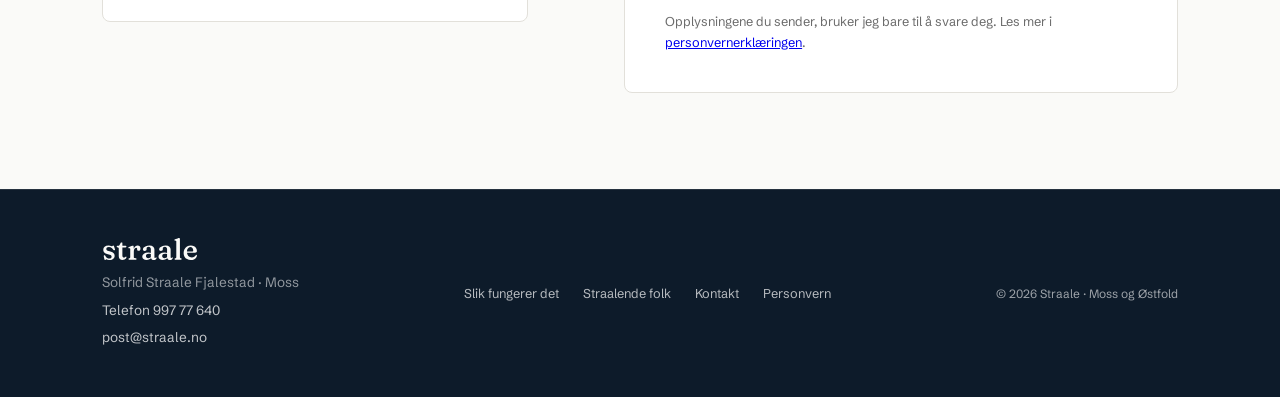
==== commit f3a7a5ef: "stor oppdatering med Wibeke Web stor oppdatering med Wibeke Web" ====
--- a/kontakt.html
+++ b/kontakt.html
@@ -1,28 +1,252 @@
 <!DOCTYPE html>
-<html lang="no">
+<html lang="nb">
 <head>
   <meta charset="UTF-8" />
   <meta name="viewport" content="width=device-width, initial-scale=1.0" />
   <title>Ta kontakt | Straale</title>
   <meta name="description" content="30 minutter der jeg ser på Google-profilen, nettsiden og sosiale medier dine, og sier ærlig hva jeg ser. På video, eller jeg kommer innom." />
-  <link rel="preconnect" href="https://fonts.googleapis.com" />
-  <link rel="preconnect" href="https://fonts.gstatic.com" crossorigin />
-  <link rel="stylesheet" href="css/styles.css" />
+  <link rel="canonical" href="https://straale.no/kontakt" />
+  <meta name="theme-color" content="#0D1B2A" />
+  <link rel="icon" href="/favicon.ico" sizes="48x48" />
+  <link rel="icon" href="/favicon.svg" type="image/svg+xml" />
+  <link rel="apple-touch-icon" href="/apple-touch-icon.png" />
+  <link rel="manifest" href="/site.webmanifest" />
+  <meta property="og:type" content="website" />
+  <meta property="og:locale" content="nb_NO" />
+  <meta property="og:site_name" content="Straale" />
+  <meta property="og:title" content="Ta kontakt | Straale" />
+  <meta property="og:description" content="30 minutter der jeg ser på Google-profilen, nettsiden og sosiale medier dine, og sier ærlig hva jeg ser. På video, eller jeg kommer innom." />
+  <meta property="og:url" content="https://straale.no/kontakt" />
+  <meta property="og:image" content="https://straale.no/bilder/og-straale.jpg" />
+  <meta property="og:image:width" content="1200" />
+  <meta property="og:image:height" content="630" />
+  <meta property="og:image:alt" content="Ordmerket straale på midnattsblå bakgrunn" />
+  <meta name="twitter:card" content="summary_large_image" />
+  <link rel="preload" href="/css/fonter/schibsted-grotesk-latin-400-normal.woff2" as="font" type="font/woff2" crossorigin />
+  <link rel="preload" href="/css/fonter/fraunces-latin-300-normal.woff2" as="font" type="font/woff2" crossorigin />
+  <link rel="stylesheet" href="/css/styles.css" />
+  <script type="application/ld+json">
+  {
+    "@context": "https://schema.org",
+    "@graph": [
+      {
+        "@type": [
+          "ProfessionalService",
+          "Organization"
+        ],
+        "@id": "https://straale.no/#bedrift",
+        "name": "Straale",
+        "url": "https://straale.no/",
+        "logo": "https://straale.no/bilder/logo/android-512.png",
+        "image": "https://straale.no/bilder/og-straale.jpg",
+        "description": "Straale lager og drifter nettside, sosiale medier og Google-profil for etablerte lokale bedrifter i Moss og Østfold. Fast månedspris, ingen bindingstid.",
+        "telephone": "+47 997 77 640",
+        "email": "post@straale.no",
+        "address": {
+          "@type": "PostalAddress",
+          "addressLocality": "Moss",
+          "addressRegion": "Østfold",
+          "addressCountry": "NO"
+        },
+        "areaServed": [
+          {
+            "@type": "City",
+            "name": "Moss"
+          },
+          {
+            "@type": "AdministrativeArea",
+            "name": "Østfold"
+          }
+        ],
+        "founder": {
+          "@id": "https://straale.no/straalende-folk#solfrid"
+        },
+        "knowsLanguage": "nb",
+        "priceRange": "2 500 til 10 000 kr per måned eks. mva.",
+        "hasOfferCatalog": {
+          "@type": "OfferCatalog",
+          "name": "Pakker",
+          "itemListElement": [
+            {
+              "@type": "Offer",
+              "name": "Synlig",
+              "description": "Nettside med hosting og drift.",
+              "url": "https://straale.no/#pris",
+              "priceCurrency": "NOK",
+              "price": 2500,
+              "priceSpecification": [
+                {
+                  "@type": "UnitPriceSpecification",
+                  "price": 2500,
+                  "priceCurrency": "NOK",
+                  "unitText": "per måned",
+                  "unitCode": "MON",
+                  "valueAddedTaxIncluded": false
+                },
+                {
+                  "@type": "UnitPriceSpecification",
+                  "price": 20000,
+                  "priceCurrency": "NOK",
+                  "name": "Etablering, engangsbeløp",
+                  "valueAddedTaxIncluded": false
+                }
+              ],
+              "itemOffered": {
+                "@type": "Service",
+                "name": "Synlig",
+                "provider": {
+                  "@id": "https://straale.no/#bedrift"
+                },
+                "areaServed": {
+                  "@type": "AdministrativeArea",
+                  "name": "Østfold"
+                }
+              }
+            },
+            {
+              "@type": "Offer",
+              "name": "Tydelig",
+              "description": "Nettside, Facebook, Instagram, LinkedIn og månedlig rapport.",
+              "url": "https://straale.no/#pris",
+              "priceCurrency": "NOK",
+              "price": 5000,
+              "priceSpecification": [
+                {
+                  "@type": "UnitPriceSpecification",
+                  "price": 5000,
+                  "priceCurrency": "NOK",
+                  "unitText": "per måned",
+                  "unitCode": "MON",
+                  "valueAddedTaxIncluded": false
+                },
+                {
+                  "@type": "UnitPriceSpecification",
+                  "price": 30000,
+                  "priceCurrency": "NOK",
+                  "name": "Etablering, engangsbeløp",
+                  "valueAddedTaxIncluded": false
+                }
+              ],
+              "itemOffered": {
+                "@type": "Service",
+                "name": "Tydelig",
+                "provider": {
+                  "@id": "https://straale.no/#bedrift"
+                },
+                "areaServed": {
+                  "@type": "AdministrativeArea",
+                  "name": "Østfold"
+                }
+              }
+            },
+            {
+              "@type": "Offer",
+              "name": "Strålende",
+              "description": "Alt i Tydelig, pluss Google-profil (Google Business Profile).",
+              "url": "https://straale.no/#pris",
+              "priceCurrency": "NOK",
+              "price": 10000,
+              "priceSpecification": [
+                {
+                  "@type": "UnitPriceSpecification",
+                  "price": 10000,
+                  "priceCurrency": "NOK",
+                  "unitText": "per måned",
+                  "unitCode": "MON",
+                  "valueAddedTaxIncluded": false
+                },
+                {
+                  "@type": "UnitPriceSpecification",
+                  "price": 50000,
+                  "priceCurrency": "NOK",
+                  "name": "Etablering, engangsbeløp",
+                  "valueAddedTaxIncluded": false
+                }
+              ],
+              "itemOffered": {
+                "@type": "Service",
+                "name": "Strålende",
+                "provider": {
+                  "@id": "https://straale.no/#bedrift"
+                },
+                "areaServed": {
+                  "@type": "AdministrativeArea",
+                  "name": "Østfold"
+                }
+              }
+            }
+          ]
+        }
+      },
+      {
+        "@type": "WebSite",
+        "@id": "https://straale.no/#nettsted",
+        "url": "https://straale.no/",
+        "name": "Straale",
+        "inLanguage": "nb",
+        "publisher": {
+          "@id": "https://straale.no/#bedrift"
+        }
+      },
+      {
+        "@type": [
+          "WebPage",
+          "ContactPage"
+        ],
+        "@id": "https://straale.no/kontakt#side",
+        "url": "https://straale.no/kontakt",
+        "name": "Ta kontakt | Straale",
+        "description": "30 minutter der jeg ser på Google-profilen, nettsiden og sosiale medier dine, og sier ærlig hva jeg ser. På video, eller jeg kommer innom.",
+        "inLanguage": "nb",
+        "isPartOf": {
+          "@id": "https://straale.no/#nettsted"
+        },
+        "about": {
+          "@id": "https://straale.no/#bedrift"
+        },
+        "breadcrumb": {
+          "@id": "https://straale.no/kontakt#smuler"
+        }
+      },
+      {
+        "@type": "BreadcrumbList",
+        "@id": "https://straale.no/kontakt#smuler",
+        "itemListElement": [
+          {
+            "@type": "ListItem",
+            "position": 1,
+            "name": "Hjem",
+            "item": "https://straale.no/"
+          },
+          {
+            "@type": "ListItem",
+            "position": 2,
+            "name": "Ta kontakt",
+            "item": "https://straale.no/kontakt"
+          }
+        ]
+      }
+    ]
+  }
+  </script>
 </head>
 <body class="page-body">
-
-  <nav class="site-nav">
-    <a class="nav-logo" href="index.html">Straale<span class="dot">.</span></a>
+  <a class="skip-link" href="#innhold">Hopp til innholdet</a>
+
+  <nav class="site-nav" aria-label="Hovedmeny">
+    <a class="nav-logo" href="/"><img src="/bilder/logo/straale-ordmerke-negativ.svg" alt="Straale, til forsiden" width="104" height="24" /></a>
     <ul class="nav-links" id="navLinks">
-      <li><a href="index.html">Hjem</a></li>
-      <li><a href="slik-fungerer-det.html">Slik fungerer det</a></li>
-      <li><a href="straalende-folk.html">Straalende folk</a></li>
-      <li><a href="kontakt.html" class="nav-cta active">Ta kontakt</a></li>
+      <li><a href="/">Hjem</a></li>
+      <li><a href="/slik-fungerer-det">Slik fungerer det</a></li>
+      <li><a href="/straalende-folk">Straalende folk</a></li>
+      <li><a href="/kontakt" class="nav-cta active" aria-current="page">Ta kontakt</a></li>
     </ul>
-    <button class="nav-hamburger" id="hamburger" aria-label="Meny">
-      <span></span><span></span><span></span>
+    <button class="nav-hamburger" id="hamburger" type="button" aria-label="Meny" aria-expanded="false" aria-controls="navLinks">
+      <span aria-hidden="true"></span><span aria-hidden="true"></span><span aria-hidden="true"></span>
     </button>
   </nav>
+
+  <main id="innhold" tabindex="-1">
 
   <div class="dark-hero" style="padding-bottom: 5rem;">
     <div class="hero-inner">
@@ -40,23 +264,23 @@
           <p>Du går fra møtet med noe du kan bruke, uansett om du blir kunde eller ikke.</p>
 
           <div class="contact-direct">
-            <p class="wh-title">Heller ringe?</p>
+            <h2 class="wh-title">Heller ringe eller sende e-post?</h2>
             <p><a href="tel:+4799777640">Telefon 997 77 640</a></p>
-            <!-- Straale-e-post legges inn her når den er satt opp -->
+            <p><a href="mailto:post@straale.no">post@straale.no</a></p>
           </div>
 
           <div class="what-happens">
-            <p class="wh-title">Hva skjer etter at du sender skjemaet</p>
+            <h2 class="wh-title">Hva skjer etter at du sender skjemaet</h2>
             <div class="wh-step">
-              <span class="wh-step-num">1</span>
+              <span class="wh-step-num" aria-hidden="true">1</span>
               <p class="wh-step-text"><strong>Du hører fra meg innen én virkedag,</strong> og vi finner et tidspunkt som passer.</p>
             </div>
             <div class="wh-step">
-              <span class="wh-step-num">2</span>
+              <span class="wh-step-num" aria-hidden="true">2</span>
               <p class="wh-step-text"><strong>Vi tar gjennomgangen.</strong> Jeg viser deg hva som fungerer, hva som ikke gjør det, og hva konkurrentene gjør bedre.</p>
             </div>
             <div class="wh-step">
-              <span class="wh-step-num">3</span>
+              <span class="wh-step-num" aria-hidden="true">3</span>
               <p class="wh-step-text"><strong>Du bestemmer selv.</strong> Jeg ringer ikke etter med mindre du vil. Vil du gå videre, setter vi i gang oppstarten.</p>
             </div>
           </div>
@@ -67,30 +291,31 @@
           <p class="form-card-sub">Tar under to minutter å fylle ut.</p>
 
           <!-- Skjemaet bruker Netlify Forms. Innsendinger vises i Netlify under Forms,
-               og du setter opp e-postvarsel der. Ingen tredjepartskonto trengs. -->
+               og Netlify sender e-postvarsel ved hver innsending. Endres oppsettet,
+               må personvern.html oppdateres samtidig. -->
           <form id="contactForm" name="contact" method="POST" data-netlify="true" netlify-honeypot="bot-field" action="/">
             <input type="hidden" name="form-name" value="contact" />
-            <p style="display:none">
-              <label>Ikke fyll ut dette feltet: <input name="bot-field" /></label>
+            <p hidden>
+              <label>Ikke fyll ut dette feltet: <input name="bot-field" tabindex="-1" autocomplete="off" /></label>
             </p>
             <div id="formArea">
               <div class="form-row">
                 <div class="form-group">
-                  <label for="name">Navn</label>
-                  <input type="text" id="name" name="navn" placeholder="Kari Nordmann" required />
+                  <label for="name">Navn <span class="req">(må fylles ut)</span></label>
+                  <input type="text" id="name" name="navn" placeholder="Kari Nordmann" autocomplete="name" required />
                 </div>
                 <div class="form-group">
                   <label for="phone">Telefon</label>
-                  <input type="tel" id="phone" name="telefon" placeholder="900 00 000" />
+                  <input type="tel" id="phone" name="telefon" placeholder="900 00 000" autocomplete="tel" />
                 </div>
               </div>
               <div class="form-group">
-                <label for="email">E-post</label>
-                <input type="email" id="email" name="epost" placeholder="kari@bedriften.no" required />
+                <label for="email">E-post <span class="req">(må fylles ut)</span></label>
+                <input type="email" id="email" name="epost" placeholder="kari@bedriften.no" autocomplete="email" required />
               </div>
               <div class="form-group">
-                <label for="business">Bedriftsnavn</label>
-                <input type="text" id="business" name="bedrift" placeholder="Nordmann Rør AS" required />
+                <label for="business">Bedriftsnavn <span class="req">(må fylles ut)</span></label>
+                <input type="text" id="business" name="bedrift" placeholder="Nordmann Rør AS" autocomplete="organization" required />
               </div>
               <div class="form-group">
                 <label for="industry">Bransje</label>
@@ -111,20 +336,21 @@
               </div>
               <div class="form-group">
                 <label for="web">Nettside (hvis du har en)</label>
-                <input type="text" id="web" name="nettside" placeholder="www.bedriften.no" />
+                <input type="text" id="web" name="nettside" placeholder="www.bedriften.no" autocomplete="url" />
               </div>
               <div class="form-group">
-                <label for="msg">Noe du vil si på forhånd? <span style="font-weight:400; color:var(--ink-muted)">(valgfritt)</span></label>
+                <label for="msg">Noe du vil si på forhånd? <span class="req">(valgfritt)</span></label>
                 <textarea id="msg" name="melding" placeholder="F.eks. hva som bekymrer deg mest digitalt, eller hva du har prøvd tidligere..."></textarea>
               </div>
               <button class="btn-submit" type="submit">Send</button>
-              <p class="form-consent" style="font-size:0.8rem; color:var(--ink-muted); margin-top:0.75rem;">Ved å sende inn samtykker du til at jeg lagrer opplysningene for å kontakte deg. Les mer i <a href="personvern.html">personvernerklæringen</a>.</p>
+              <p class="form-error" id="formError" role="alert" hidden>Noe gikk galt, og skjemaet ble ikke sendt. Prøv igjen, eller ring meg på <a href="tel:+4799777640">997 77 640</a>.</p>
+              <p class="form-consent">Opplysningene du sender, bruker jeg bare til å svare deg. Les mer i <a href="/personvern">personvernerklæringen</a>.</p>
             </div>
           </form>
 
-          <div class="success-state" id="successState">
-            <div class="success-icon">✓</div>
-            <h3 class="success-title">Takk, jeg tar kontakt!</h3>
+          <div class="success-state" id="successState" tabindex="-1">
+            <div class="success-icon" aria-hidden="true">✓</div>
+            <h2 class="success-title">Takk, jeg tar kontakt!</h2>
             <p class="success-body">Du hører fra meg innen én virkedag, så finner vi et tidspunkt for gjennomgangen.</p>
           </div>
         </div>
@@ -132,19 +358,21 @@
     </div>
   </section>
 
+  </main>
+
   <footer class="site-footer">
     <div class="footer-inner">
       <div class="footer-contact">
-        <a class="footer-logo" href="index.html">Straale<span class="dot">.</span></a>
+        <a class="footer-logo" href="/"><img src="/bilder/logo/straale-ordmerke-negativ.svg" alt="Straale, til forsiden" width="96" height="22" loading="lazy" /></a>
         <p>Solfrid Straale Fjalestad · Moss</p>
         <p><a href="tel:+4799777640">Telefon 997 77 640</a></p>
-        <!-- Straale-e-post legges inn her når den er satt opp -->
+        <p><a href="mailto:post@straale.no">post@straale.no</a></p>
       </div>
-      <nav class="footer-links">
-        <a href="slik-fungerer-det.html">Slik fungerer det</a>
-        <a href="straalende-folk.html">Straalende folk</a>
-        <a href="kontakt.html">Kontakt</a>
-        <a href="personvern.html">Personvern</a>
+      <nav class="footer-links" aria-label="Bunnmeny">
+        <a href="/slik-fungerer-det">Slik fungerer det</a>
+        <a href="/straalende-folk">Straalende folk</a>
+        <a href="/kontakt">Kontakt</a>
+        <a href="/personvern">Personvern</a>
       </nav>
       <p class="footer-copy">© 2026 Straale · Moss og Østfold</p>
     </div>
@@ -152,6 +380,10 @@
   <script src="js/nav.js"></script>
   <script>
     const form = document.getElementById('contactForm');
+    function visFeil() {
+      const feil = document.getElementById('formError');
+      feil.hidden = false;
+    }
     form.addEventListener('submit', async function (e) {
       e.preventDefault();
       const data = new URLSearchParams(new FormData(form));
@@ -162,13 +394,15 @@
           body: data.toString()
         });
         if (response.ok) {
-          document.getElementById('formArea').style.display = 'none';
-          document.getElementById('successState').style.display = 'block';
+          form.hidden = true;
+          const ok = document.getElementById('successState');
+          ok.style.display = 'block';
+          ok.focus();
         } else {
-          alert('Noe gikk galt. Prøv igjen, eller ring meg på 997 77 640.');
+          visFeil();
         }
       } catch (error) {
-        alert('Noe gikk galt. Prøv igjen, eller ring meg på 997 77 640.');
+        visFeil();
       }
     });
   </script>
--- a/css/styles.css
+++ b/css/styles.css
@@ -1,6 +1,15 @@
 *, *::before, *::after { box-sizing: border-box; margin: 0; padding: 0; }
 
-@import url('https://fonts.googleapis.com/css2?family=Fraunces:opsz,wght@9..144,340;9..144,400;9..144,500&family=Schibsted+Grotesk:wght@400;500;600;700&display=swap');
+/* ─── FONTER (selvhostet, ingen kall til Google) ───
+   Filene ligger i css/fonter/. Lisens: SIL Open Font License, se LISENS-filene. */
+@font-face { font-family: 'Fraunces'; font-style: normal; font-weight: 300; font-display: swap; src: url('fonter/fraunces-latin-300-normal.woff2') format('woff2'); }
+@font-face { font-family: 'Fraunces'; font-style: normal; font-weight: 400; font-display: swap; src: url('fonter/fraunces-latin-400-normal.woff2') format('woff2'); }
+@font-face { font-family: 'Fraunces'; font-style: normal; font-weight: 500; font-display: swap; src: url('fonter/fraunces-latin-500-normal.woff2') format('woff2'); }
+@font-face { font-family: 'Fraunces'; font-style: italic; font-weight: 400; font-display: swap; src: url('fonter/fraunces-latin-400-italic.woff2') format('woff2'); }
+@font-face { font-family: 'Schibsted Grotesk'; font-style: normal; font-weight: 400; font-display: swap; src: url('fonter/schibsted-grotesk-latin-400-normal.woff2') format('woff2'); }
+@font-face { font-family: 'Schibsted Grotesk'; font-style: normal; font-weight: 500; font-display: swap; src: url('fonter/schibsted-grotesk-latin-500-normal.woff2') format('woff2'); }
+@font-face { font-family: 'Schibsted Grotesk'; font-style: normal; font-weight: 600; font-display: swap; src: url('fonter/schibsted-grotesk-latin-600-normal.woff2') format('woff2'); }
+@font-face { font-family: 'Schibsted Grotesk'; font-style: normal; font-weight: 700; font-display: swap; src: url('fonter/schibsted-grotesk-latin-700-normal.woff2') format('woff2'); }
 
 /* ══════════════════════════════════════════════════════════════
    TILPASNING FOR NY KUNDE
@@ -9,23 +18,23 @@
    ikke røre.
    ══════════════════════════════════════════════════════════════ */
 :root {
-  /* Merkevarefarger — bytt disse fire for ny kunde */
+  /* Merkevarefarger: bytt disse fire for ny kunde */
   --brand-dark: #0d1b2a;      /* Hovedfarge, mørk (hero, nav, footer) */
   --brand-dark-soft: #162436; /* Litt lysere variant av hovedfargen */
   --brand-accent: #c9a84c;    /* Aksentfarge (knapper, ikoner, detaljer) */
   --brand-accent-light: #e8d49a; /* Lysere aksent (uthevet tekst i overskrifter) */
 
-  /* Fonter — bytt disse to for ny kunde (må også byttes i @import over) */
+  /* Fonter: bytt disse to for ny kunde (må også byttes i @font-face-blokken over) */
   --font-heading: 'Fraunces', serif;
   --font-body: 'Schibsted Grotesk', sans-serif;
 
-  /* Nøytrale farger — disse fungerer som regel med de fleste paletter,
+  /* Nøytrale farger: disse fungerer som regel med de fleste paletter,
      men kan justeres om ny kundes merkevare krever det */
   --paper: #fafaf8;
   --white: #ffffff;
   --ink: #1a1a1a;
   --ink-soft: #4a4a4a;
-  --ink-muted: #888;
+  --ink-muted: #6b6b6b;      /* 5,1:1 mot off-white, holder WCAG AA */
   --rule: #e2e0da;
   --rule-dark: rgba(255,255,255,0.1);
   --green: #1a6b3c;
@@ -58,15 +67,8 @@
   border-bottom: 1px solid var(--rule-dark);
 }
 
-.nav-logo {
-  font-family: var(--font-heading);
-  font-size: 1.6rem;
-  font-weight: 500;
-  color: var(--white);
-  text-decoration: none;
-  letter-spacing: 0.02em;
-}
-.nav-logo .dot { color: var(--brand-accent); }
+.nav-logo { display: inline-flex; align-items: center; padding: 8px 0; }
+.nav-logo img { display: block; width: 104px; height: auto; }
 
 .nav-links {
   display: flex;
@@ -214,7 +216,7 @@
 
 .btn-ghost-light {
   font-family: var(--font-body);
-  color: rgba(255,255,255,0.5);
+  color: rgba(255,255,255,0.75);
   font-size: 0.85rem;
   text-decoration: none;
   transition: color 0.15s;
@@ -364,7 +366,7 @@
   line-height: 1.2;
   margin-bottom: 0.5rem;
 }
-.cta-band p { font-family: var(--font-body); color: rgba(255,255,255,0.5); font-size: 0.95rem; }
+.cta-band p { font-family: var(--font-body); color: rgba(255,255,255,0.7); font-size: 0.95rem; }
 
 /* ─── FOOTER ─── */
 .site-footer {
@@ -381,25 +383,18 @@
   flex-wrap: wrap;
   gap: 1.5rem;
 }
-.footer-logo {
-  font-family: var(--font-heading);
-  font-size: 1.4rem;
-  font-weight: 500;
-  color: var(--white);
-  text-decoration: none;
-  letter-spacing: 0.02em;
-}
-.footer-logo .dot { color: var(--brand-accent); }
+.footer-logo { display: inline-block; }
+.footer-logo img { display: block; width: 96px; height: auto; }
 .footer-links { display: flex; gap: 1.5rem; flex-wrap: wrap; }
 .footer-links a {
   font-family: var(--font-body);
   font-size: 0.8rem;
-  color: rgba(255,255,255,0.4);
+  color: rgba(255,255,255,0.7);
   text-decoration: none;
   transition: color 0.15s;
 }
 .footer-links a:hover { color: rgba(255,255,255,0.8); }
-.footer-copy { font-family: var(--font-body); font-size: 0.75rem; color: rgba(255,255,255,0.25); }
+.footer-copy { font-family: var(--font-body); font-size: 0.75rem; color: rgba(255,255,255,0.6); }
 
 /* ─── FORM ─── */
 .form-group { display: flex; flex-direction: column; gap: 0.4rem; margin-bottom: 1rem; }
@@ -487,9 +482,10 @@
   margin-right: 1.5rem;
 }
 .strip-item:last-child { border-right: none; }
-.strip-item .strip-icon { font-size: 1.1rem; margin-bottom: 0.6rem; opacity: 0.7; }
-.strip-item h3 { font-family: var(--font-body); font-size: 0.78rem; font-weight: 600; letter-spacing: 0.06em; text-transform: uppercase; color: rgba(255,255,255,0.5); margin-bottom: 0.3rem; }
-.strip-item p { font-family: var(--font-body); font-size: 0.8rem; color: rgba(255,255,255,0.3); line-height: 1.5; }
+.services-strip { list-style: none; }
+.strip-item .strip-icon { width: 22px; height: 22px; margin-bottom: 0.6rem; fill: none; stroke: var(--brand-accent); stroke-width: 1.6; stroke-linecap: round; stroke-linejoin: round; }
+.strip-item h2 { font-family: var(--font-body); font-size: 0.78rem; font-weight: 600; letter-spacing: 0.06em; text-transform: uppercase; color: rgba(255,255,255,0.8); margin-bottom: 0.3rem; }
+.strip-item p { font-family: var(--font-body); font-size: 0.8rem; color: rgba(255,255,255,0.65); line-height: 1.5; }
 
 .home-hero { min-height: 92vh; display: flex; flex-direction: column; justify-content: flex-end; }
 
@@ -667,18 +663,19 @@
   gap: 1rem;
   user-select: none;
 }
-.faq-q .faq-icon { color: var(--brand-accent); font-size: 1.2rem; flex-shrink: 0; transition: transform 0.2s; }
-.faq-item.open .faq-icon { transform: rotate(45deg); }
+.faq-q .faq-icon { color: var(--ink); font-size: 1.2rem; flex-shrink: 0; transition: transform 0.2s; }
+.faq-item[open] .faq-icon { transform: rotate(45deg); }
 .faq-a {
   font-family: var(--font-body);
   font-size: 0.88rem;
   color: var(--ink-soft);
   line-height: 1.75;
-  max-height: 0;
-  overflow: hidden;
-  transition: max-height 0.3s ease, padding 0.2s;
-}
-.faq-item.open .faq-a { max-height: 300px; padding-top: 1rem; }
+  padding-top: 1rem;
+  max-width: 65ch;
+}
+.faq-q { list-style: none; }
+.faq-q::-webkit-details-marker { display: none; }
+.faq-q-text { font: inherit; color: inherit; margin: 0; }
 
 /* Om oss */
 .about-intro { display: grid; grid-template-columns: 1.1fr 1fr; gap: 5rem; align-items: start; margin-top: 3rem; }
@@ -822,3 +819,75 @@
 .pc-features svg { width: 34px; height: 34px; flex: none; padding: 6px; border-radius: 8px; border: 1px solid var(--brand-accent); background: rgba(201,168,76,0.12); color: var(--brand-dark); fill: none; stroke: currentColor; stroke-width: 1.6; stroke-linecap: round; stroke-linejoin: round; }
 .pc-features .pf-off { color: var(--ink-soft); text-decoration: line-through; }
 .pc-features .pf-off svg { border: 1px dashed #b5b2a8; background: none; color: #767676; }
+
+/* ─── TILGJENGELIGHET ─── */
+.skip-link {
+  position: absolute;
+  left: 1rem;
+  top: -100px;
+  z-index: 300;
+  background: var(--brand-accent);
+  color: var(--brand-dark);
+  font-family: var(--font-body);
+  font-weight: 600;
+  padding: 0.75rem 1.25rem;
+  border-radius: 4px;
+  text-decoration: none;
+}
+.skip-link:focus { top: 0.75rem; }
+main:focus { outline: none; }
+
+/* Tydelig fokusmarkering for tastatur, på lys og mørk bakgrunn */
+a:focus-visible,
+button:focus-visible,
+summary:focus-visible,
+input:focus-visible,
+select:focus-visible,
+textarea:focus-visible {
+  outline: 3px solid var(--brand-dark);
+  outline-offset: 3px;
+}
+.site-nav a:focus-visible,
+.site-nav button:focus-visible,
+.dark-hero a:focus-visible,
+.cta-band a:focus-visible,
+.site-footer a:focus-visible,
+.profile-card a:focus-visible {
+  outline-color: var(--brand-accent-light);
+}
+
+/* Etiketter på lys bakgrunn: gull holder ikke som tekst (2,2:1), så teksten er mørk og gullet er en strek foran */
+.light-section .section-label,
+.industries .section-label,
+.tl-meta,
+.rc-freq,
+.wh-title {
+  color: var(--ink-soft);
+}
+.light-section .section-label::before,
+.industries .section-label::before {
+  content: '';
+  display: inline-block;
+  width: 1.5rem;
+  height: 2px;
+  background: var(--brand-accent);
+  vertical-align: middle;
+  margin-right: 0.6rem;
+}
+
+/* Overskriftselementer som før var avsnitt */
+h2.wh-title, h3.rc-title, h3.value-title, h2.success-title { margin-top: 0; }
+
+/* Skjema */
+.form-group label .req { font-weight: 400; text-transform: none; letter-spacing: 0; color: var(--ink-muted); }
+.form-consent { font-size: 0.8rem; color: var(--ink-muted); margin-top: 0.75rem; }
+.form-error {
+  margin-top: 1rem;
+  padding: 0.75rem 1rem;
+  border: 1px solid #a12a2a;
+  border-radius: 4px;
+  background: #fbeeee;
+  color: #7a1f1f;
+  font-size: 0.85rem;
+}
+.form-error a { color: inherit; }
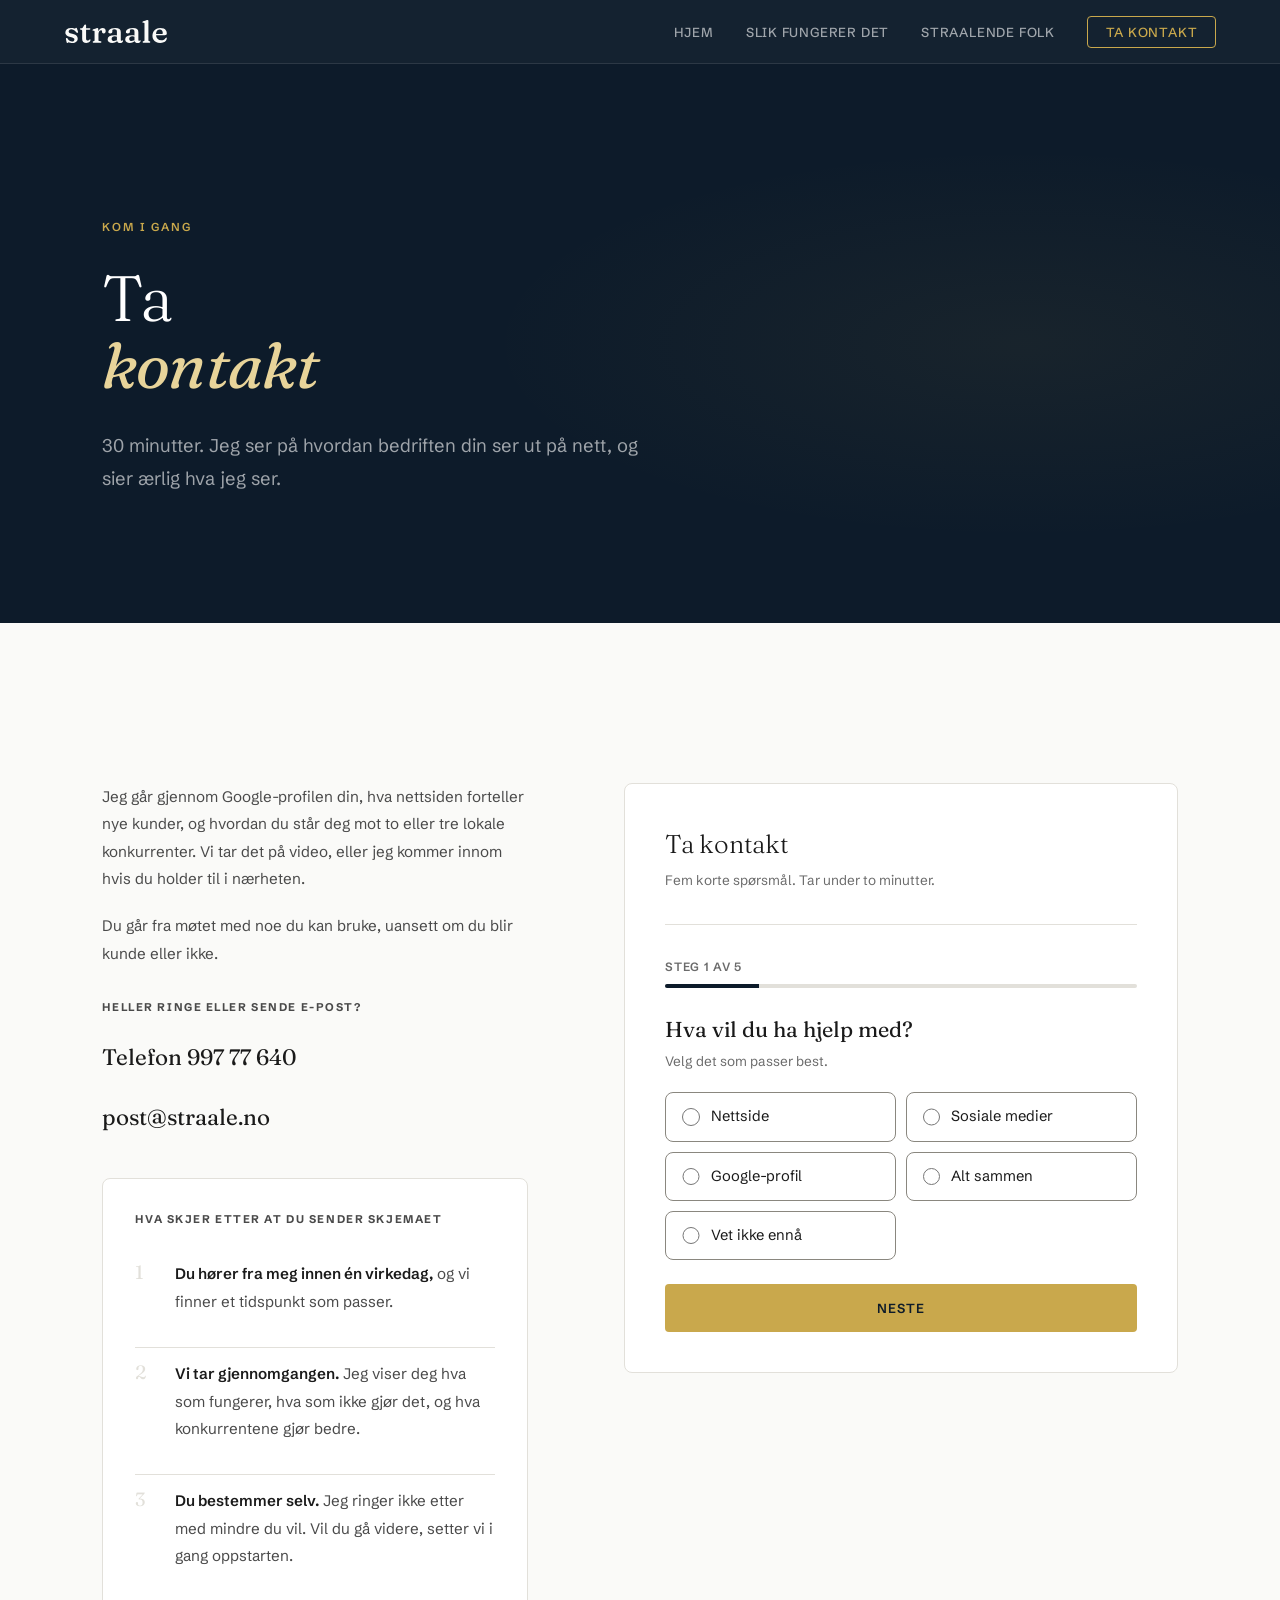
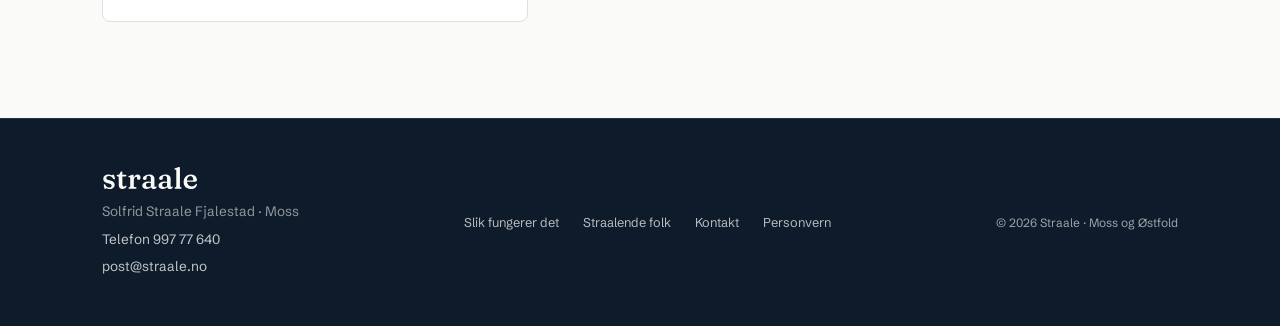
==== commit 3d61b88c: "nytt kontaktskjema og personvernerklæring nytt kontaktskjema og personvernerklæring" ====
--- a/kontakt.html
+++ b/kontakt.html
@@ -288,7 +288,7 @@
 
         <div class="form-card">
           <h2 class="form-card-title">Ta kontakt</h2>
-          <p class="form-card-sub">Tar under to minutter å fylle ut.</p>
+          <p class="form-card-sub">Fem korte spørsmål. Tar under to minutter.</p>
 
           <!-- Skjemaet bruker Netlify Forms. Innsendinger vises i Netlify under Forms,
                og Netlify sender e-postvarsel ved hver innsending. Endres oppsettet,
@@ -298,53 +298,113 @@
             <p hidden>
               <label>Ikke fyll ut dette feltet: <input name="bot-field" tabindex="-1" autocomplete="off" /></label>
             </p>
+
+            <div class="steg-fremdrift" id="fremdrift" hidden>
+              <p class="steg-teller" id="stegTeller" aria-hidden="true">Steg 1 av 5</p>
+              <div class="steg-linje" aria-hidden="true"><span id="stegLinje"></span></div>
+            </div>
+
             <div id="formArea">
-              <div class="form-row">
+              <fieldset class="steg" aria-describedby="hjelp-1 feil-1">
+                <legend class="steg-sporsmal">Hva vil du ha hjelp med?</legend>
+                <p class="steg-hjelp" id="hjelp-1">Velg det som passer best.</p>
+                <div class="valg">
+                  <label class="valg-kort"><input type="radio" name="behov" value="Nettside" required /> <span>Nettside</span></label>
+                  <label class="valg-kort"><input type="radio" name="behov" value="Sosiale medier" /> <span>Sosiale medier</span></label>
+                  <label class="valg-kort"><input type="radio" name="behov" value="Google-profil" /> <span>Google-profil</span></label>
+                  <label class="valg-kort"><input type="radio" name="behov" value="Alt sammen" /> <span>Alt sammen</span></label>
+                  <label class="valg-kort"><input type="radio" name="behov" value="Vet ikke ennå" /> <span>Vet ikke ennå</span></label>
+                </div>
+                <p class="form-error steg-feil" id="feil-1" role="alert" hidden></p>
+                <div class="steg-knapper">
+                  <button type="button" class="btn-submit" data-neste hidden>Neste</button>
+                </div>
+              </fieldset>
+
+              <fieldset class="steg" aria-describedby="hjelp-2 feil-2">
+                <legend class="steg-sporsmal">Hvilken bransje er du i?</legend>
+                <p class="steg-hjelp" id="hjelp-2">Velg Annet hvis den ikke står her.</p>
+                <div class="valg">
+                  <label class="valg-kort"><input type="radio" name="bransje" value="Rørlegger / VVS" required /> <span>Rørlegger / VVS</span></label>
+                  <label class="valg-kort"><input type="radio" name="bransje" value="Elektriker" /> <span>Elektriker</span></label>
+                  <label class="valg-kort"><input type="radio" name="bransje" value="Bilverksted" /> <span>Bilverksted</span></label>
+                  <label class="valg-kort"><input type="radio" name="bransje" value="Tannlege / Klinikk" /> <span>Tannlege / Klinikk</span></label>
+                  <label class="valg-kort"><input type="radio" name="bransje" value="Fysioterapeut / Kiropraktor" /> <span>Fysioterapeut / Kiropraktor</span></label>
+                  <label class="valg-kort"><input type="radio" name="bransje" value="Dyreklinikk" /> <span>Dyreklinikk</span></label>
+                  <label class="valg-kort"><input type="radio" name="bransje" value="Optiker" /> <span>Optiker</span></label>
+                  <label class="valg-kort"><input type="radio" name="bransje" value="Regnskapsfører" /> <span>Regnskapsfører</span></label>
+                  <label class="valg-kort"><input type="radio" name="bransje" value="Frisør / Skjønnhet" /> <span>Frisør / Skjønnhet</span></label>
+                  <label class="valg-kort"><input type="radio" name="bransje" value="Treningsstudio" /> <span>Treningsstudio</span></label>
+                  <label class="valg-kort"><input type="radio" name="bransje" value="Annet" /> <span>Annet</span></label>
+                </div>
+                <p class="form-error steg-feil" id="feil-2" role="alert" hidden></p>
+                <div class="steg-knapper">
+                  <button type="button" class="btn-tilbake" data-tilbake hidden>Tilbake</button>
+                  <button type="button" class="btn-submit" data-neste hidden>Neste</button>
+                </div>
+              </fieldset>
+
+              <fieldset class="steg" aria-describedby="hjelp-3 feil-3">
+                <legend class="steg-sporsmal">Hvor mange jobber i bedriften?</legend>
+                <p class="steg-hjelp" id="hjelp-3">Deg selv medregnet.</p>
+                <div class="valg">
+                  <label class="valg-kort"><input type="radio" name="ansatte" value="Bare meg" required /> <span>Bare meg</span></label>
+                  <label class="valg-kort"><input type="radio" name="ansatte" value="2 til 4" /> <span>2 til 4</span></label>
+                  <label class="valg-kort"><input type="radio" name="ansatte" value="5 til 15" /> <span>5 til 15</span></label>
+                  <label class="valg-kort"><input type="radio" name="ansatte" value="Flere enn 15" /> <span>Flere enn 15</span></label>
+                </div>
+                <p class="form-error steg-feil" id="feil-3" role="alert" hidden></p>
+                <div class="steg-knapper">
+                  <button type="button" class="btn-tilbake" data-tilbake hidden>Tilbake</button>
+                  <button type="button" class="btn-submit" data-neste hidden>Neste</button>
+                </div>
+              </fieldset>
+
+              <fieldset class="steg">
+                <legend class="steg-sporsmal">Om bedriften</legend>
+                <div class="form-group">
+                  <label for="business">Bedriftsnavn <span class="req">(må fylles ut)</span></label>
+                  <input type="text" id="business" name="bedrift" placeholder="Nordmann Rør AS" autocomplete="organization" required aria-describedby="feil-4" data-feil="Skriv navnet på bedriften." />
+                </div>
+                <div class="form-group">
+                  <label for="web">Nettside (hvis du har en)</label>
+                  <input type="text" id="web" name="nettside" placeholder="www.bedriften.no" autocomplete="url" />
+                </div>
+                <p class="form-error steg-feil" id="feil-4" role="alert" hidden></p>
+                <div class="steg-knapper">
+                  <button type="button" class="btn-tilbake" data-tilbake hidden>Tilbake</button>
+                  <button type="button" class="btn-submit" data-neste hidden>Neste</button>
+                </div>
+              </fieldset>
+
+              <fieldset class="steg">
+                <legend class="steg-sporsmal">Hvor kan jeg nå deg?</legend>
                 <div class="form-group">
                   <label for="name">Navn <span class="req">(må fylles ut)</span></label>
-                  <input type="text" id="name" name="navn" placeholder="Kari Nordmann" autocomplete="name" required />
+                  <input type="text" id="name" name="navn" placeholder="Kari Nordmann" autocomplete="name" required aria-describedby="feil-5" data-feil="Skriv navnet ditt." />
+                </div>
+                <div class="form-row">
+                  <div class="form-group">
+                    <label for="email">E-post <span class="req">(må fylles ut)</span></label>
+                    <input type="email" id="email" name="epost" placeholder="kari@bedriften.no" autocomplete="email" required aria-describedby="feil-5" data-feil="Skriv e-postadressen din." />
+                  </div>
+                  <div class="form-group">
+                    <label for="phone">Telefon</label>
+                    <input type="tel" id="phone" name="telefon" placeholder="900 00 000" autocomplete="tel" />
+                  </div>
                 </div>
                 <div class="form-group">
-                  <label for="phone">Telefon</label>
-                  <input type="tel" id="phone" name="telefon" placeholder="900 00 000" autocomplete="tel" />
-                </div>
-              </div>
-              <div class="form-group">
-                <label for="email">E-post <span class="req">(må fylles ut)</span></label>
-                <input type="email" id="email" name="epost" placeholder="kari@bedriften.no" autocomplete="email" required />
-              </div>
-              <div class="form-group">
-                <label for="business">Bedriftsnavn <span class="req">(må fylles ut)</span></label>
-                <input type="text" id="business" name="bedrift" placeholder="Nordmann Rør AS" autocomplete="organization" required />
-              </div>
-              <div class="form-group">
-                <label for="industry">Bransje</label>
-                <select id="industry" name="bransje">
-                  <option value="" disabled selected>Velg bransje</option>
-                  <option>Rørlegger / VVS</option>
-                  <option>Elektriker</option>
-                  <option>Bilverksted</option>
-                  <option>Tannlege / Klinikk</option>
-                  <option>Fysioterapeut / Kiropraktor</option>
-                  <option>Dyreklinikk</option>
-                  <option>Optiker</option>
-                  <option>Regnskapsfører</option>
-                  <option>Frisør / Skjønnhet</option>
-                  <option>Treningsstudio</option>
-                  <option>Annet</option>
-                </select>
-              </div>
-              <div class="form-group">
-                <label for="web">Nettside (hvis du har en)</label>
-                <input type="text" id="web" name="nettside" placeholder="www.bedriften.no" autocomplete="url" />
-              </div>
-              <div class="form-group">
-                <label for="msg">Noe du vil si på forhånd? <span class="req">(valgfritt)</span></label>
-                <textarea id="msg" name="melding" placeholder="F.eks. hva som bekymrer deg mest digitalt, eller hva du har prøvd tidligere..."></textarea>
-              </div>
-              <button class="btn-submit" type="submit">Send</button>
-              <p class="form-error" id="formError" role="alert" hidden>Noe gikk galt, og skjemaet ble ikke sendt. Prøv igjen, eller ring meg på <a href="tel:+4799777640">997 77 640</a>.</p>
-              <p class="form-consent">Opplysningene du sender, bruker jeg bare til å svare deg. Les mer i <a href="/personvern">personvernerklæringen</a>.</p>
+                  <label for="msg">Noe du vil si på forhånd? <span class="req">(valgfritt)</span></label>
+                  <textarea id="msg" name="melding" placeholder="F.eks. hva som bekymrer deg mest digitalt, eller hva du har prøvd tidligere..."></textarea>
+                </div>
+                <p class="form-error steg-feil" id="feil-5" role="alert" hidden></p>
+                <div class="steg-knapper">
+                  <button type="button" class="btn-tilbake" data-tilbake hidden>Tilbake</button>
+                  <button class="btn-submit" type="submit">Send</button>
+                </div>
+                <p class="form-error" id="formError" role="alert" hidden>Noe gikk galt, og skjemaet ble ikke sendt. Prøv igjen, eller ring meg på <a href="tel:+4799777640">997 77 640</a>.</p>
+                <p class="form-consent">Opplysningene du sender, bruker jeg bare til å svare deg. Les mer i <a href="/personvern">personvernerklæringen</a>.</p>
+              </fieldset>
             </div>
           </form>
 
@@ -379,32 +439,118 @@
   </footer>
   <script src="js/nav.js"></script>
   <script>
-    const form = document.getElementById('contactForm');
-    function visFeil() {
-      const feil = document.getElementById('formError');
-      feil.hidden = false;
-    }
-    form.addEventListener('submit', async function (e) {
-      e.preventDefault();
-      const data = new URLSearchParams(new FormData(form));
-      try {
-        const response = await fetch('/', {
-          method: 'POST',
-          headers: { 'Content-Type': 'application/x-www-form-urlencoded' },
-          body: data.toString()
-        });
-        if (response.ok) {
-          form.hidden = true;
-          const ok = document.getElementById('successState');
-          ok.style.display = 'block';
-          ok.focus();
-        } else {
+    (function () {
+      const form = document.getElementById('contactForm');
+      const steg = Array.from(form.querySelectorAll('.steg'));
+      const antall = steg.length;
+      const teller = document.getElementById('stegTeller');
+      const linje = document.getElementById('stegLinje');
+      const knapp = form.querySelector('button[type="submit"]');
+      let aktiv = 0;
+      let sender = false;
+
+      // Uten JavaScript vises hele skjemaet på én side med vanlig nettleservalidering.
+      form.noValidate = true;
+      form.classList.add('flersteg');
+      document.getElementById('fremdrift').hidden = false;
+      form.querySelectorAll('[data-neste], [data-tilbake]').forEach(function (b) { b.hidden = false; });
+      steg.forEach(function (s, i) {
+        const legend = s.querySelector('legend');
+        legend.tabIndex = -1;
+        const sr = document.createElement('span');
+        sr.className = 'sr-only';
+        sr.textContent = 'Steg ' + (i + 1) + ' av ' + antall + ': ';
+        legend.prepend(sr);
+      });
+
+      function vis(i, flyttFokus) {
+        steg.forEach(function (s, n) { s.hidden = n !== i; });
+        aktiv = i;
+        teller.textContent = 'Steg ' + (i + 1) + ' av ' + antall;
+        linje.style.width = ((i + 1) / antall * 100) + '%';
+        if (flyttFokus) {
+          document.getElementById('fremdrift').scrollIntoView({ block: 'start' });
+          steg[i].querySelector('legend').focus({ preventScroll: true });
+        }
+      }
+
+      function sjekk(i) {
+        const s = steg[i];
+        const feil = s.querySelector('.steg-feil');
+        const felt = Array.from(s.querySelectorAll('input, select, textarea'));
+        felt.forEach(function (f) { f.removeAttribute('aria-invalid'); });
+        const ugyldig = felt.find(function (f) { return !f.checkValidity(); });
+        if (!ugyldig) {
+          feil.hidden = true;
+          feil.textContent = '';
+          return true;
+        }
+        let tekst;
+        if (ugyldig.type === 'radio') tekst = 'Velg ett av svarene for å gå videre.';
+        else if (ugyldig.validity.valueMissing) tekst = ugyldig.dataset.feil;
+        else if (ugyldig.type === 'email') tekst = 'E-postadressen ser ikke riktig ut. Den skal ha med @ og domene, for eksempel kari@bedriften.no.';
+        else tekst = 'Sjekk feltet og prøv igjen.';
+        if (ugyldig.type !== 'radio') ugyldig.setAttribute('aria-invalid', 'true');
+        feil.textContent = tekst;
+        feil.hidden = false;
+        ugyldig.focus();
+        return false;
+      }
+
+      form.addEventListener('click', function (e) {
+        if (e.target.closest('[data-neste]')) {
+          if (sjekk(aktiv)) vis(aktiv + 1, true);
+        } else if (e.target.closest('[data-tilbake]')) {
+          vis(aktiv - 1, true);
+        }
+      });
+
+      function visFeil() {
+        document.getElementById('formError').hidden = false;
+        sender = false;
+        knapp.disabled = false;
+        knapp.textContent = 'Send';
+      }
+
+      form.addEventListener('submit', async function (e) {
+        e.preventDefault();
+        // Enter i et tekstfelt før siste steg betyr Neste, ikke Send.
+        if (aktiv < antall - 1) {
+          if (sjekk(aktiv)) vis(aktiv + 1, true);
+          return;
+        }
+        for (let i = 0; i < antall; i++) {
+          if (!steg[i].querySelector(':invalid')) continue;
+          vis(i, false);
+          sjekk(i);
+          return;
+        }
+        if (sender) return;
+        sender = true;
+        knapp.disabled = true;
+        knapp.textContent = 'Sender...';
+        const data = new URLSearchParams(new FormData(form));
+        try {
+          const response = await fetch('/', {
+            method: 'POST',
+            headers: { 'Content-Type': 'application/x-www-form-urlencoded' },
+            body: data.toString()
+          });
+          if (response.ok) {
+            form.hidden = true;
+            const ok = document.getElementById('successState');
+            ok.style.display = 'block';
+            ok.focus();
+          } else {
+            visFeil();
+          }
+        } catch (error) {
           visFeil();
         }
-      } catch (error) {
-        visFeil();
-      }
-    });
+      });
+
+      vis(0, false);
+    })();
   </script>
 </body>
 </html>
--- a/css/styles.css
+++ b/css/styles.css
@@ -36,6 +36,7 @@
   --ink-soft: #4a4a4a;
   --ink-muted: #6b6b6b;      /* 5,1:1 mot off-white, holder WCAG AA */
   --rule: #e2e0da;
+  --field-border: #8a877f;   /* Kant på skjemafelt: 3,6:1 mot hvit, WCAG krever 3:1 */
   --rule-dark: rgba(255,255,255,0.1);
   --green: #1a6b3c;
 }
@@ -403,7 +404,7 @@
 .form-group select,
 .form-group textarea {
   background: var(--white);
-  border: 1px solid var(--rule);
+  border: 1px solid var(--field-border);
   border-radius: 4px;
   padding: 0.8rem 1rem;
   font-size: 0.9rem;
@@ -856,23 +857,13 @@
   outline-color: var(--brand-accent-light);
 }
 
-/* Etiketter på lys bakgrunn: gull holder ikke som tekst (2,2:1), så teksten er mørk og gullet er en strek foran */
+/* Etiketter på lys bakgrunn: gull holder ikke som tekst (2,2:1), så teksten er mørk. Ingen strek som pynt. */
 .light-section .section-label,
 .industries .section-label,
 .tl-meta,
 .rc-freq,
 .wh-title {
   color: var(--ink-soft);
-}
-.light-section .section-label::before,
-.industries .section-label::before {
-  content: '';
-  display: inline-block;
-  width: 1.5rem;
-  height: 2px;
-  background: var(--brand-accent);
-  vertical-align: middle;
-  margin-right: 0.6rem;
 }
 
 /* Overskriftselementer som før var avsnitt */
@@ -891,3 +882,33 @@
   font-size: 0.85rem;
 }
 .form-error a { color: inherit; }
+
+/* ─── FLERSTEGS KONTAKTSKJEMA ───
+   Uten JavaScript vises alle stegene under hverandre som ett vanlig skjema. */
+#contactForm [hidden] { display: none !important; }
+.steg { border: 0; padding: 0; margin: 0 0 2rem; min-width: 0; }
+.flersteg .steg { margin-bottom: 0; }
+.steg-sporsmal { font-family: var(--font-heading); font-size: 1.35rem; font-weight: 400; line-height: 1.3; color: var(--ink); padding: 0; margin-bottom: 0.4rem; }
+.steg-sporsmal:focus { outline: none; }
+.steg-hjelp { font-family: var(--font-body); font-size: 0.85rem; color: var(--ink-muted); margin-bottom: 1.25rem; }
+.steg .form-group:first-of-type { margin-top: 1rem; }
+.steg-fremdrift { margin-bottom: 1.75rem; scroll-margin-top: 6rem; }
+#contactForm input, #contactForm textarea { scroll-margin-top: 6rem; }
+#contactForm .form-row { align-items: end; }
+.steg-teller { font-family: var(--font-body); font-size: 0.75rem; font-weight: 600; letter-spacing: 0.06em; text-transform: uppercase; color: var(--ink-muted); margin-bottom: 0.5rem; }
+.steg-linje { height: 4px; background: var(--rule); border-radius: 2px; overflow: hidden; }
+.steg-linje span { display: block; height: 100%; width: 20%; background: var(--brand-dark); transition: width 0.25s ease; }
+.valg { display: grid; grid-template-columns: 1fr 1fr; gap: 0.6rem; margin-bottom: 1.5rem; }
+@media (max-width: 500px) { .valg { grid-template-columns: 1fr; } }
+.valg-kort { display: flex; align-items: center; gap: 0.7rem; min-height: 48px; padding: 0.75rem 1rem; border: 1px solid var(--field-border); border-radius: 8px; background: var(--white); font-family: var(--font-body); font-size: 0.92rem; color: var(--ink); cursor: pointer; transition: border-color 0.15s, background-color 0.15s; }
+.valg-kort:hover { border-color: var(--brand-dark); }
+.valg-kort input { accent-color: var(--brand-dark); width: 1.1rem; height: 1.1rem; margin: 0; flex: none; }
+.valg-kort input:focus-visible { outline: none; }
+.valg-kort:has(input:focus-visible) { outline: 3px solid var(--brand-dark); outline-offset: 3px; }
+.valg-kort:has(input:checked) { border-color: var(--brand-dark); box-shadow: inset 0 0 0 1px var(--brand-dark); background: rgba(201,168,76,0.12); font-weight: 600; }
+.steg-knapper { display: flex; gap: 0.75rem; }
+.steg-knapper .btn-submit { flex: 1; width: auto; }
+.btn-tilbake { background: var(--white); border: 1px solid var(--field-border); border-radius: 4px; padding: 1rem 1.5rem; font-family: var(--font-body); font-size: 0.82rem; font-weight: 600; letter-spacing: 0.08em; text-transform: uppercase; color: var(--ink); cursor: pointer; }
+.btn-tilbake:hover { border-color: var(--brand-dark); }
+.steg-feil { margin: 0 0 1rem; }
+.form-group input[aria-invalid="true"] { border-color: #a12a2a; }
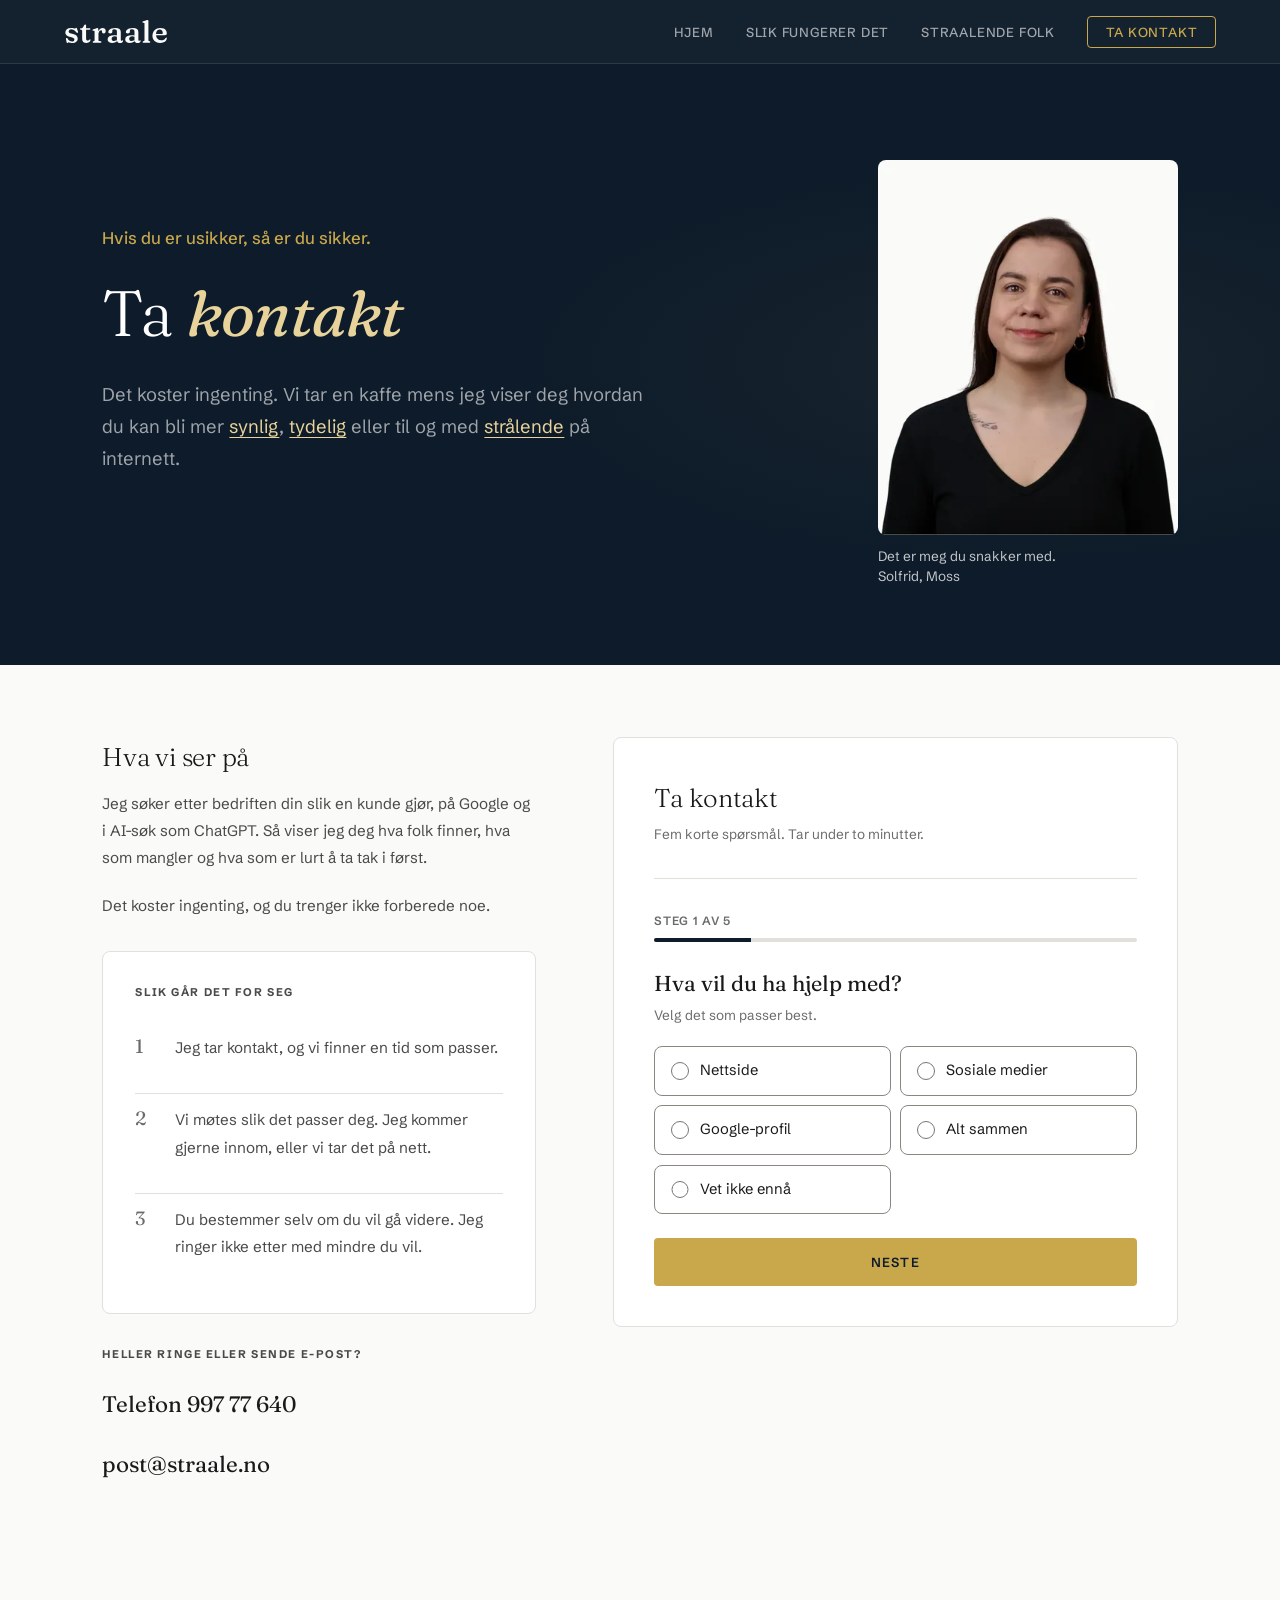
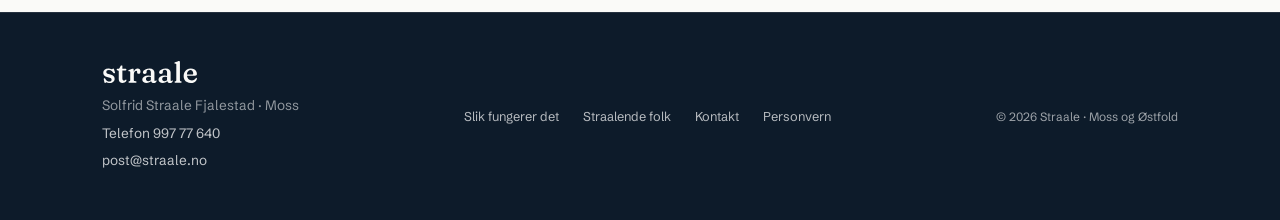
==== commit 33fb7b89: "Oppdatering av småting som pris  og prosess Oppdatering av småting som pris  og prosess" ====
--- a/kontakt.html
+++ b/kontakt.html
@@ -4,7 +4,7 @@
   <meta charset="UTF-8" />
   <meta name="viewport" content="width=device-width, initial-scale=1.0" />
   <title>Ta kontakt | Straale</title>
-  <meta name="description" content="30 minutter der jeg ser på Google-profilen, nettsiden og sosiale medier dine, og sier ærlig hva jeg ser. På video, eller jeg kommer innom." />
+  <meta name="description" content="Det koster ingenting. Vi tar en kaffe, og jeg viser deg hva kundene finner når de søker etter bedriften din på Google og i AI-søk." />
   <link rel="canonical" href="https://straale.no/kontakt" />
   <meta name="theme-color" content="#0D1B2A" />
   <link rel="icon" href="/favicon.ico" sizes="48x48" />
@@ -15,7 +15,7 @@
   <meta property="og:locale" content="nb_NO" />
   <meta property="og:site_name" content="Straale" />
   <meta property="og:title" content="Ta kontakt | Straale" />
-  <meta property="og:description" content="30 minutter der jeg ser på Google-profilen, nettsiden og sosiale medier dine, og sier ærlig hva jeg ser. På video, eller jeg kommer innom." />
+  <meta property="og:description" content="Det koster ingenting. Vi tar en kaffe, og jeg viser deg hva kundene finner når de søker etter bedriften din på Google og i AI-søk." />
   <meta property="og:url" content="https://straale.no/kontakt" />
   <meta property="og:image" content="https://straale.no/bilder/og-straale.jpg" />
   <meta property="og:image:width" content="1200" />
@@ -196,7 +196,7 @@
         "@id": "https://straale.no/kontakt#side",
         "url": "https://straale.no/kontakt",
         "name": "Ta kontakt | Straale",
-        "description": "30 minutter der jeg ser på Google-profilen, nettsiden og sosiale medier dine, og sier ærlig hva jeg ser. På video, eller jeg kommer innom.",
+        "description": "Det koster ingenting. Vi tar en kaffe, og jeg viser deg hva kundene finner når de søker etter bedriften din på Google og i AI-søk.",
         "inLanguage": "nb",
         "isPartOf": {
           "@id": "https://straale.no/#nettsted"
@@ -248,44 +248,23 @@
 
   <main id="innhold" tabindex="-1">
 
-  <div class="dark-hero" style="padding-bottom: 5rem;">
+  <div class="dark-hero kontakt-hero">
     <div class="hero-inner">
-      <p class="hero-eyebrow">Kom i gang</p>
-      <h1 class="hero-title" style="font-size: clamp(2.5rem, 5vw, 4.5rem);">Ta<br><em>kontakt</em></h1>
-      <p class="hero-sub">30 minutter. Jeg ser på hvordan bedriften din ser ut på nett, og sier ærlig hva jeg ser.</p>
+      <div class="kontakt-hero-tekst">
+        <p class="hero-eyebrow hero-eyebrow-setning">Hvis du er usikker, så er du sikker.</p>
+        <h1 class="hero-title kontakt-tittel">Ta <em>kontakt</em></h1>
+        <p class="hero-sub">Det koster ingenting. Vi tar en kaffe mens jeg viser deg hvordan du kan bli mer <a href="/#synlig">synlig</a>, <a href="/#tydelig">tydelig</a> eller til og med <a href="/#stralende">strålende</a> på internett.</p>
+      </div>
+      <figure class="kontakt-foto">
+        <img src="/bilder/solfrid-anbefalt-400.webp" srcset="/bilder/solfrid-anbefalt-400.webp 400w, /bilder/solfrid-anbefalt-800.webp 800w" sizes="(max-width: 760px) 88px, 300px" width="1080" height="1350" alt="Solfrid Straale Fjalestad smiler til kamera" decoding="async" />
+        <figcaption>Det er meg du snakker med.<br>Solfrid, Moss</figcaption>
+      </figure>
     </div>
   </div>
 
-  <section class="light-section">
+  <section class="light-section kontakt-seksjon">
     <div class="light-section-inner">
       <div class="contact-layout">
-        <div class="contact-left">
-          <p>Jeg går gjennom Google-profilen din, hva nettsiden forteller nye kunder, og hvordan du står deg mot to eller tre lokale konkurrenter. Vi tar det på video, eller jeg kommer innom hvis du holder til i nærheten.</p>
-          <p>Du går fra møtet med noe du kan bruke, uansett om du blir kunde eller ikke.</p>
-
-          <div class="contact-direct">
-            <h2 class="wh-title">Heller ringe eller sende e-post?</h2>
-            <p><a href="tel:+4799777640">Telefon 997 77 640</a></p>
-            <p><a href="mailto:post@straale.no">post@straale.no</a></p>
-          </div>
-
-          <div class="what-happens">
-            <h2 class="wh-title">Hva skjer etter at du sender skjemaet</h2>
-            <div class="wh-step">
-              <span class="wh-step-num" aria-hidden="true">1</span>
-              <p class="wh-step-text"><strong>Du hører fra meg innen én virkedag,</strong> og vi finner et tidspunkt som passer.</p>
-            </div>
-            <div class="wh-step">
-              <span class="wh-step-num" aria-hidden="true">2</span>
-              <p class="wh-step-text"><strong>Vi tar gjennomgangen.</strong> Jeg viser deg hva som fungerer, hva som ikke gjør det, og hva konkurrentene gjør bedre.</p>
-            </div>
-            <div class="wh-step">
-              <span class="wh-step-num" aria-hidden="true">3</span>
-              <p class="wh-step-text"><strong>Du bestemmer selv.</strong> Jeg ringer ikke etter med mindre du vil. Vil du gå videre, setter vi i gang oppstarten.</p>
-            </div>
-          </div>
-        </div>
-
         <div class="form-card">
           <h2 class="form-card-title">Ta kontakt</h2>
           <p class="form-card-sub">Fem korte spørsmål. Tar under to minutter.</p>
@@ -411,7 +390,37 @@
           <div class="success-state" id="successState" tabindex="-1">
             <div class="success-icon" aria-hidden="true">✓</div>
             <h2 class="success-title">Takk, jeg tar kontakt!</h2>
-            <p class="success-body">Du hører fra meg innen én virkedag, så finner vi et tidspunkt for gjennomgangen.</p>
+            <p class="success-body">Så finner vi en tid som passer.</p>
+          </div>
+        </div>
+
+        <div class="contact-left">
+          <h2 class="kontakt-h2">Hva vi ser på</h2>
+          <p>Jeg søker etter bedriften din slik en kunde gjør, på Google og i AI-søk som ChatGPT. Så viser jeg deg hva folk finner, hva som mangler og hva som er lurt å ta tak i først.</p>
+          <p>Det koster ingenting, og du trenger ikke forberede noe.</p>
+
+          <div class="what-happens">
+            <h2 class="wh-title">Slik går det for seg</h2>
+            <ol class="wh-liste">
+              <li class="wh-step">
+                <span class="wh-step-num" aria-hidden="true">1</span>
+                <p class="wh-step-text">Jeg tar kontakt, og vi finner en tid som passer.</p>
+              </li>
+              <li class="wh-step">
+                <span class="wh-step-num" aria-hidden="true">2</span>
+                <p class="wh-step-text">Vi møtes slik det passer deg. Jeg kommer gjerne innom, eller vi tar det på nett.</p>
+              </li>
+              <li class="wh-step">
+                <span class="wh-step-num" aria-hidden="true">3</span>
+                <p class="wh-step-text">Du bestemmer selv om du vil gå videre. Jeg ringer ikke etter med mindre du vil.</p>
+              </li>
+            </ol>
+          </div>
+
+          <div class="contact-direct">
+            <h2 class="wh-title">Heller ringe eller sende e-post?</h2>
+            <p><a href="tel:+4799777640">Telefon 997 77 640</a></p>
+            <p><a href="mailto:post@straale.no">post@straale.no</a></p>
           </div>
         </div>
       </div>
--- a/css/styles.css
+++ b/css/styles.css
@@ -912,3 +912,32 @@
 .btn-tilbake:hover { border-color: var(--brand-dark); }
 .steg-feil { margin: 0 0 1rem; }
 .form-group input[aria-invalid="true"] { border-color: #a12a2a; }
+
+/* ─── KONTAKTSIDEN ─── */
+.kontakt-hero { padding-top: clamp(3.5rem, 8vw, 6rem); padding-bottom: clamp(3rem, 6vw, 5rem); }
+.kontakt-hero .hero-inner { display: grid; grid-template-columns: 1.5fr 1fr; gap: 4rem; align-items: center; }
+.kontakt-tittel { font-size: clamp(2.5rem, 5vw, 4.5rem); }
+.kontakt-foto { margin: 0; justify-self: end; width: 100%; max-width: 300px; }
+.kontakt-foto img { display: block; width: 100%; height: auto; border-radius: 8px; }
+.kontakt-foto figcaption { margin-top: 0.75rem; font-family: var(--font-body); font-size: 0.85rem; line-height: 1.5; color: rgba(255,255,255,0.75); }
+@media (max-width: 760px) {
+  .kontakt-hero .hero-inner { grid-template-columns: 1fr; gap: 2rem; }
+  .kontakt-foto { justify-self: start; max-width: none; display: flex; align-items: center; gap: 1rem; }
+  .kontakt-foto img { width: 88px; height: 88px; object-fit: cover; object-position: 50% 25%; border-radius: 50%; }
+  .kontakt-foto figcaption { margin-top: 0; }
+}
+.kontakt-seksjon { padding-top: clamp(3rem, 6vw, 4.5rem); }
+.kontakt-seksjon .contact-layout { margin-top: 0; gap: clamp(3rem, 6vw, 5rem); }
+.kontakt-h2 { font-family: var(--font-heading); font-size: 1.6rem; font-weight: 340; letter-spacing: -0.01em; color: var(--ink); margin-bottom: 0.75rem; }
+.kontakt-seksjon .what-happens { margin-top: 2rem; }
+@media (min-width: 761px) {
+  .kontakt-seksjon .form-card { grid-column: 2; grid-row: 1; }
+  .kontakt-seksjon .contact-left { grid-column: 1; grid-row: 1; }
+}
+.wh-liste { list-style: none; margin: 0; padding: 0; }
+.kontakt-seksjon .wh-step-num { color: var(--ink-muted); }
+.hero-eyebrow-setning { font-size: clamp(0.95rem, 1.4vw, 1.05rem); font-weight: 500; letter-spacing: 0; text-transform: none; }
+.hero-sub a { color: var(--brand-accent-light); text-decoration: underline; text-underline-offset: 0.2em; }
+.hero-sub a:hover { color: var(--white); }
+.package-card[id] { scroll-margin-top: 6rem; }
+@media (prefers-reduced-motion: reduce) { html { scroll-behavior: auto; } }
